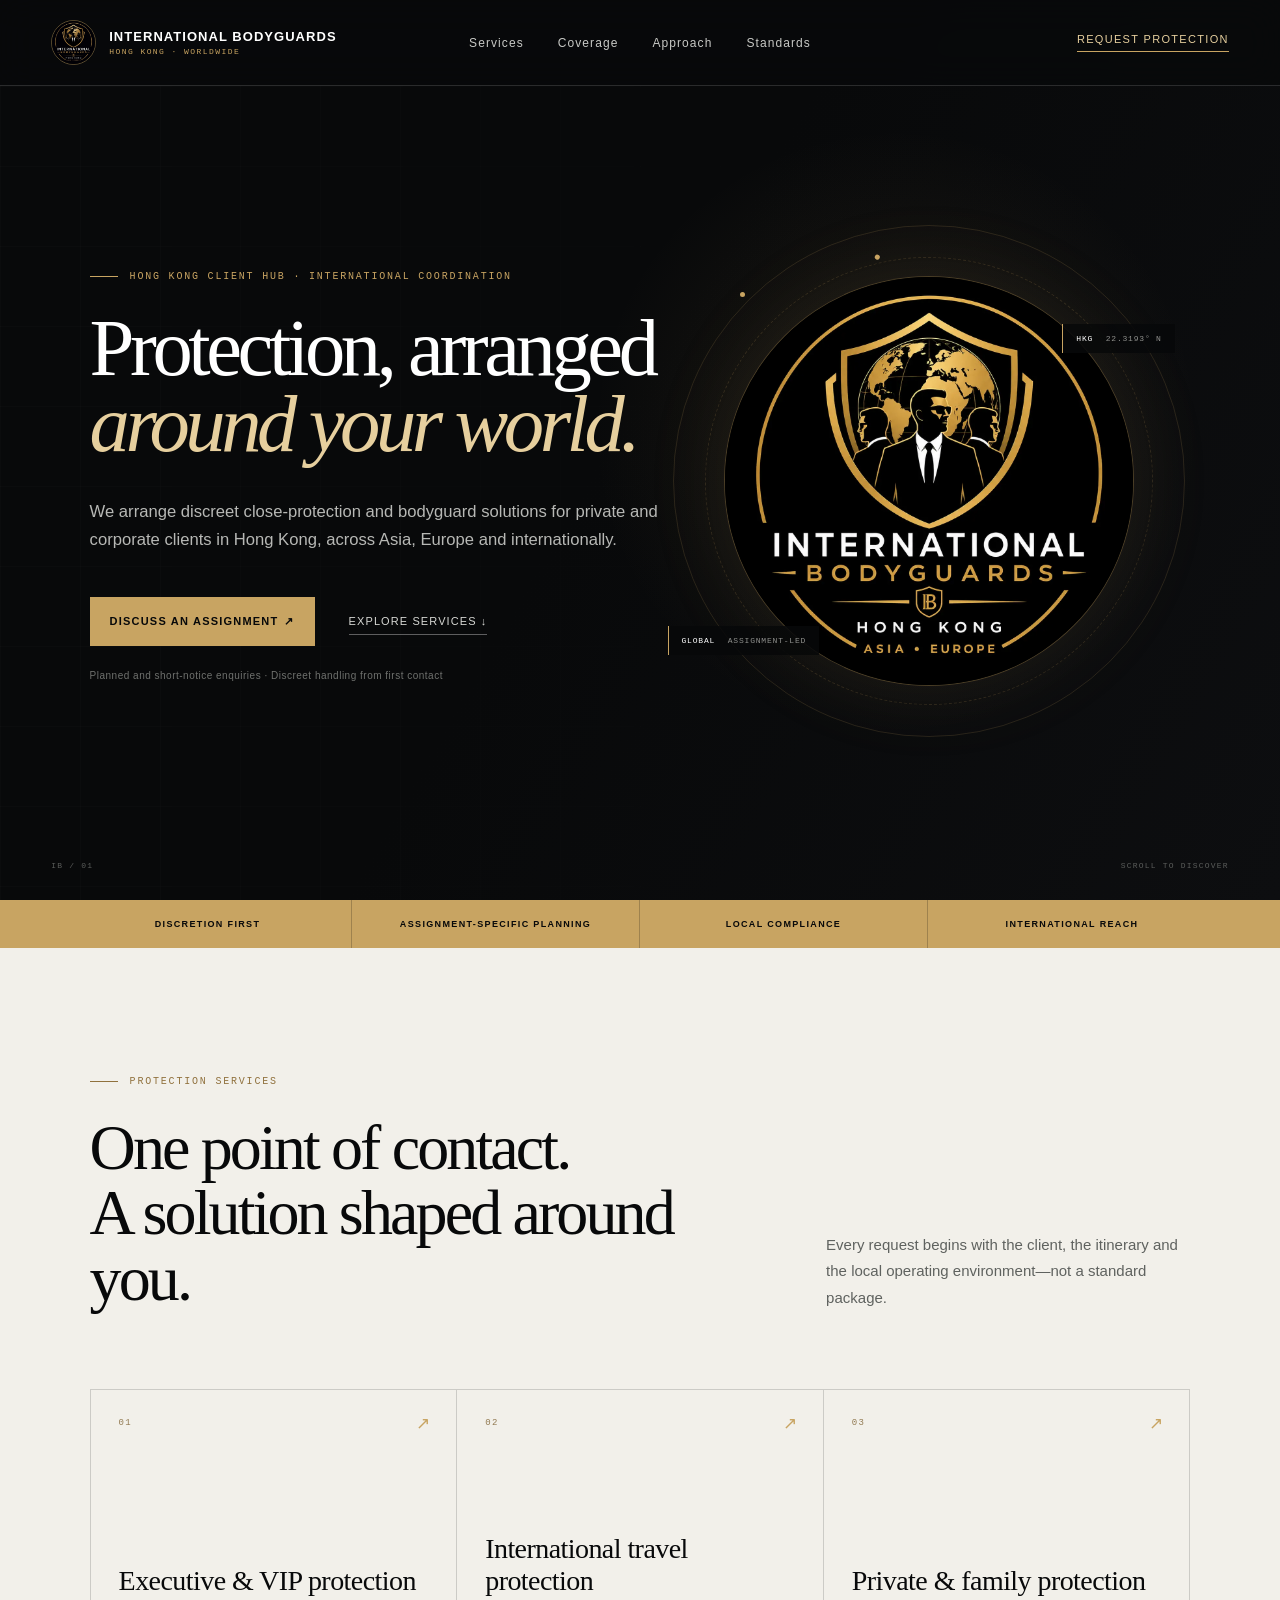
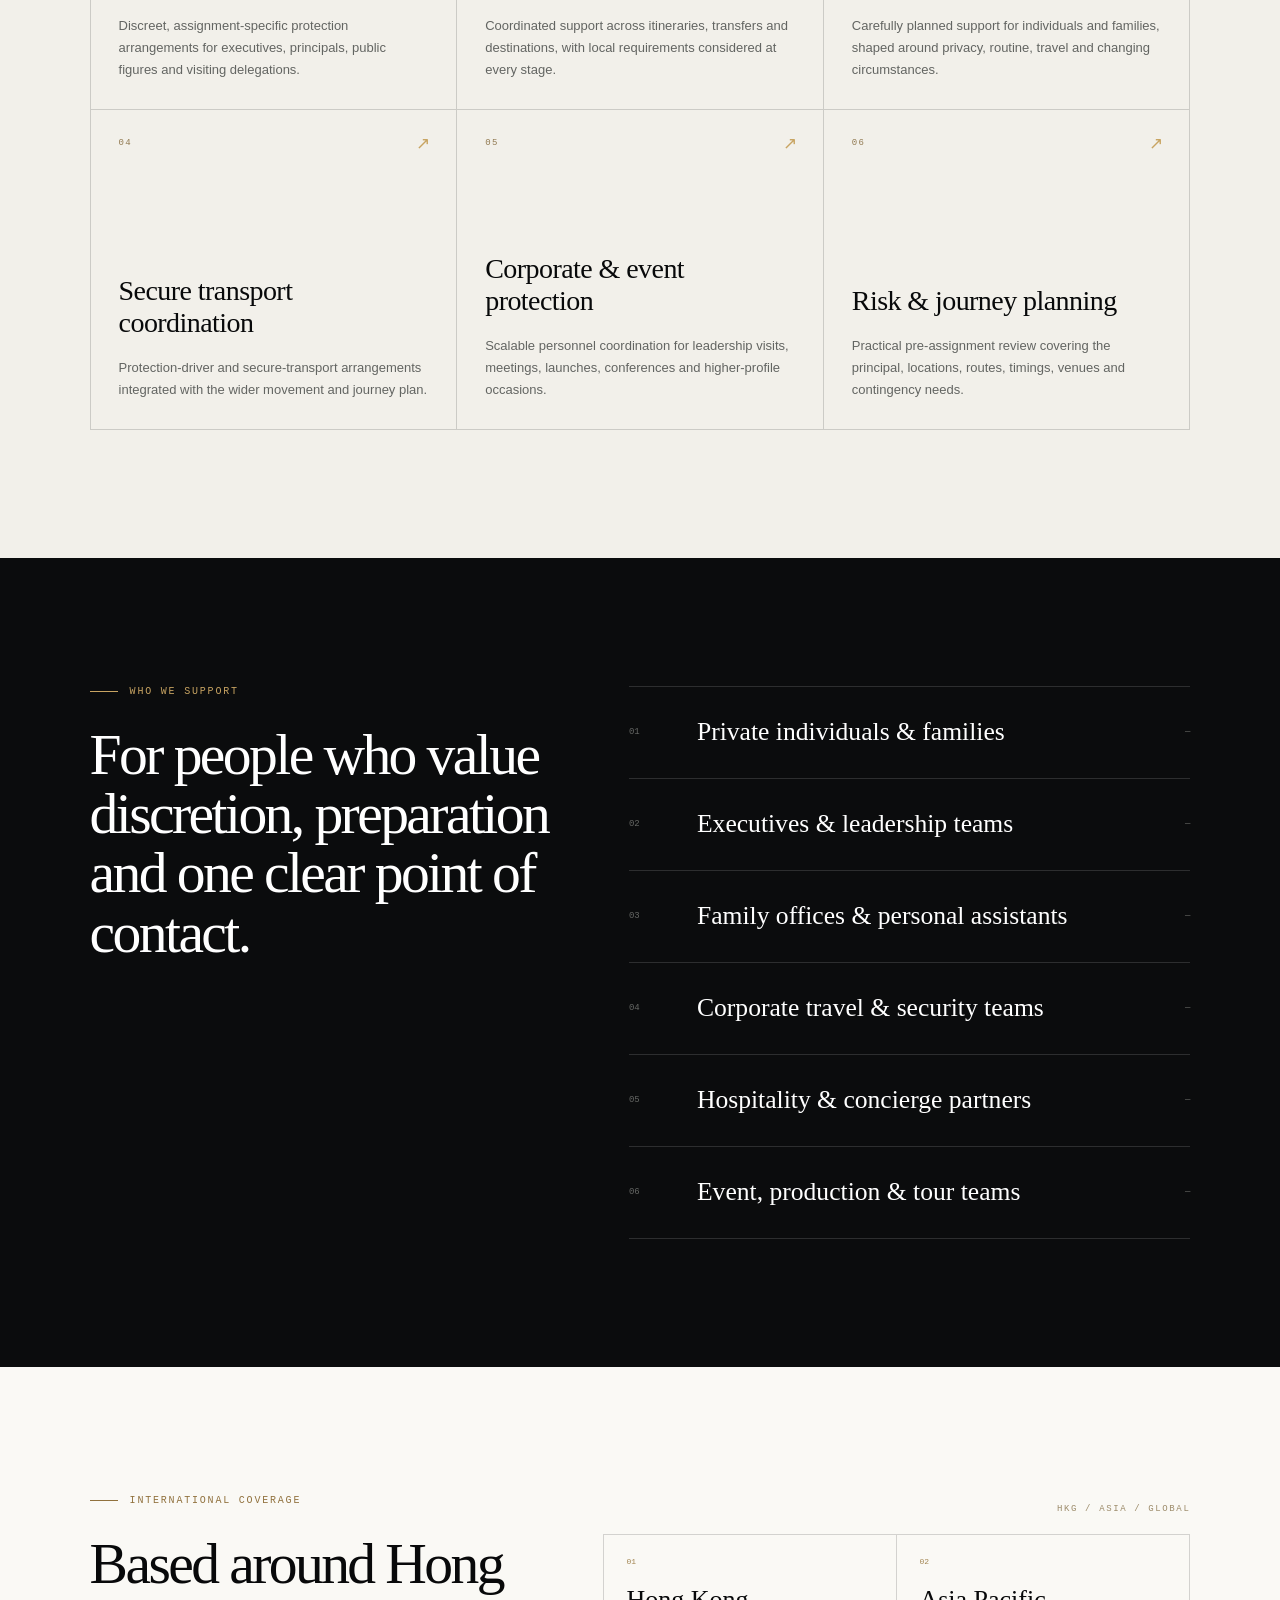
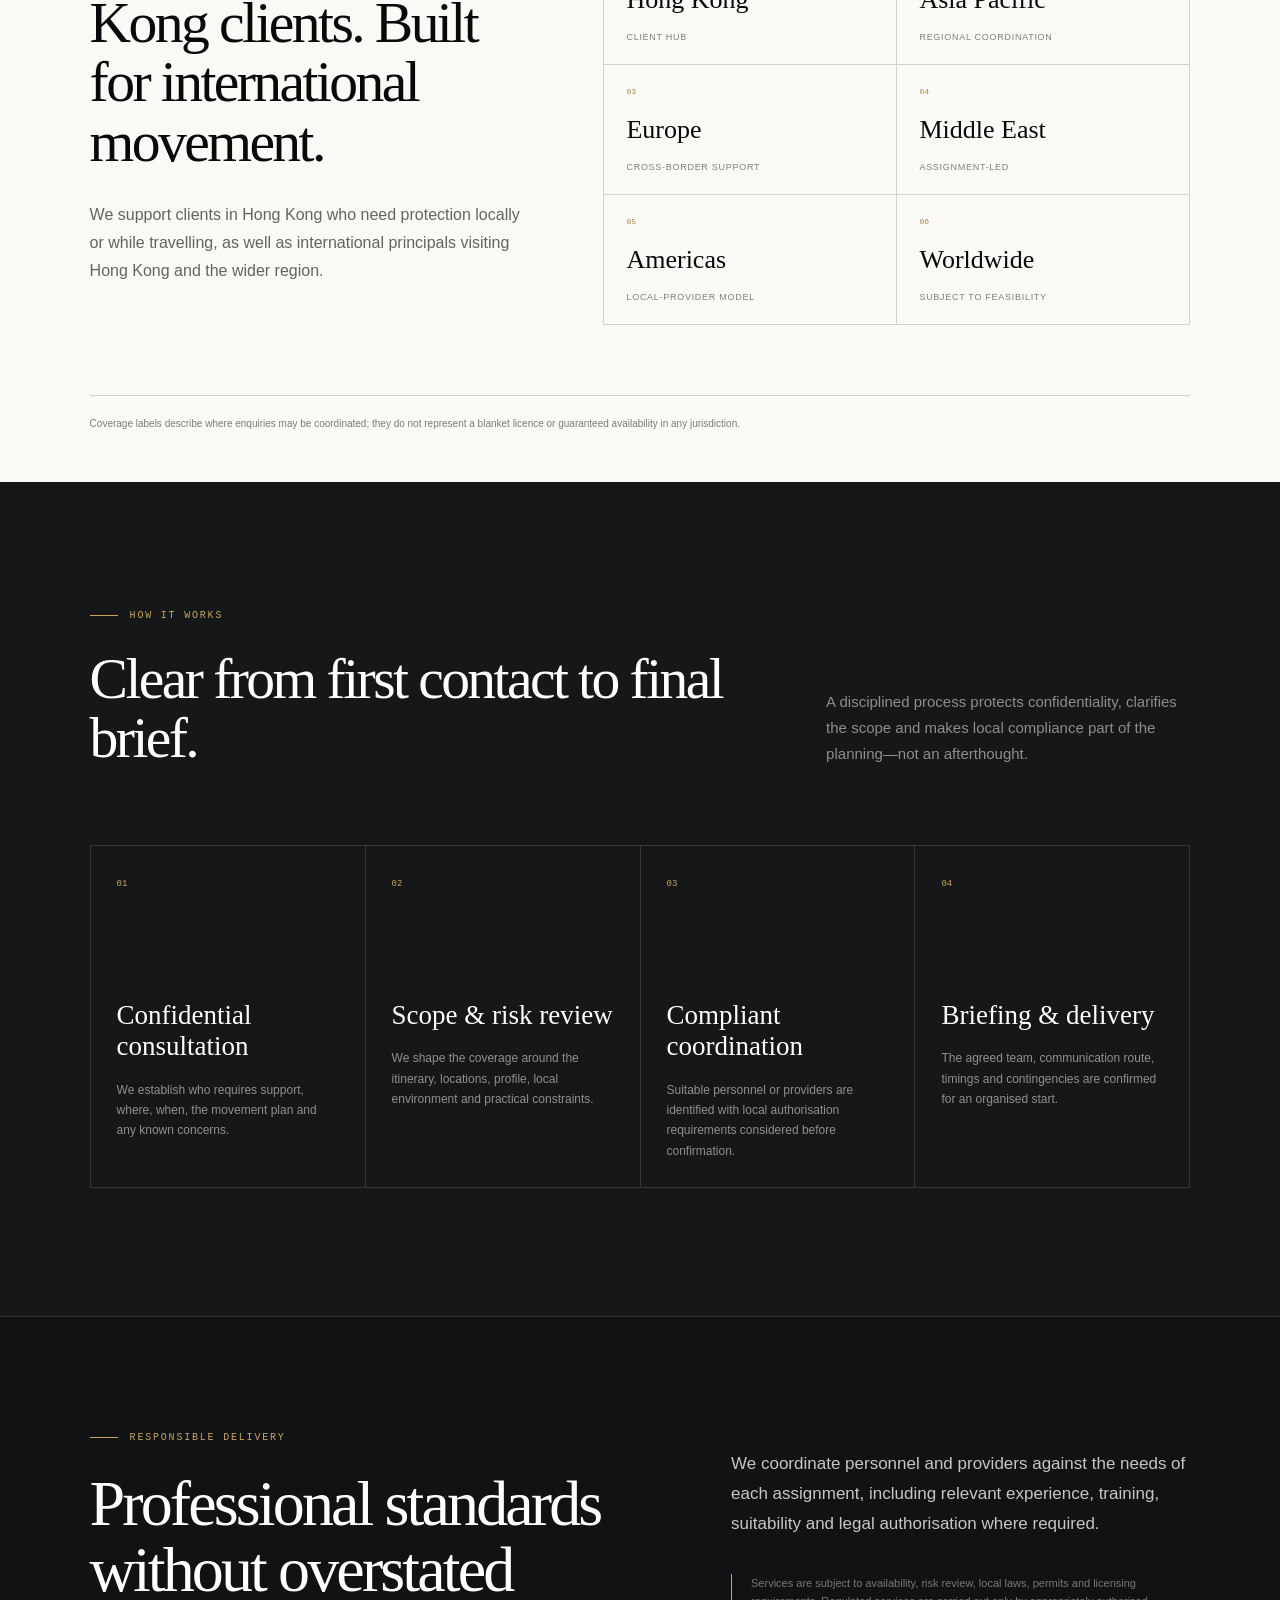
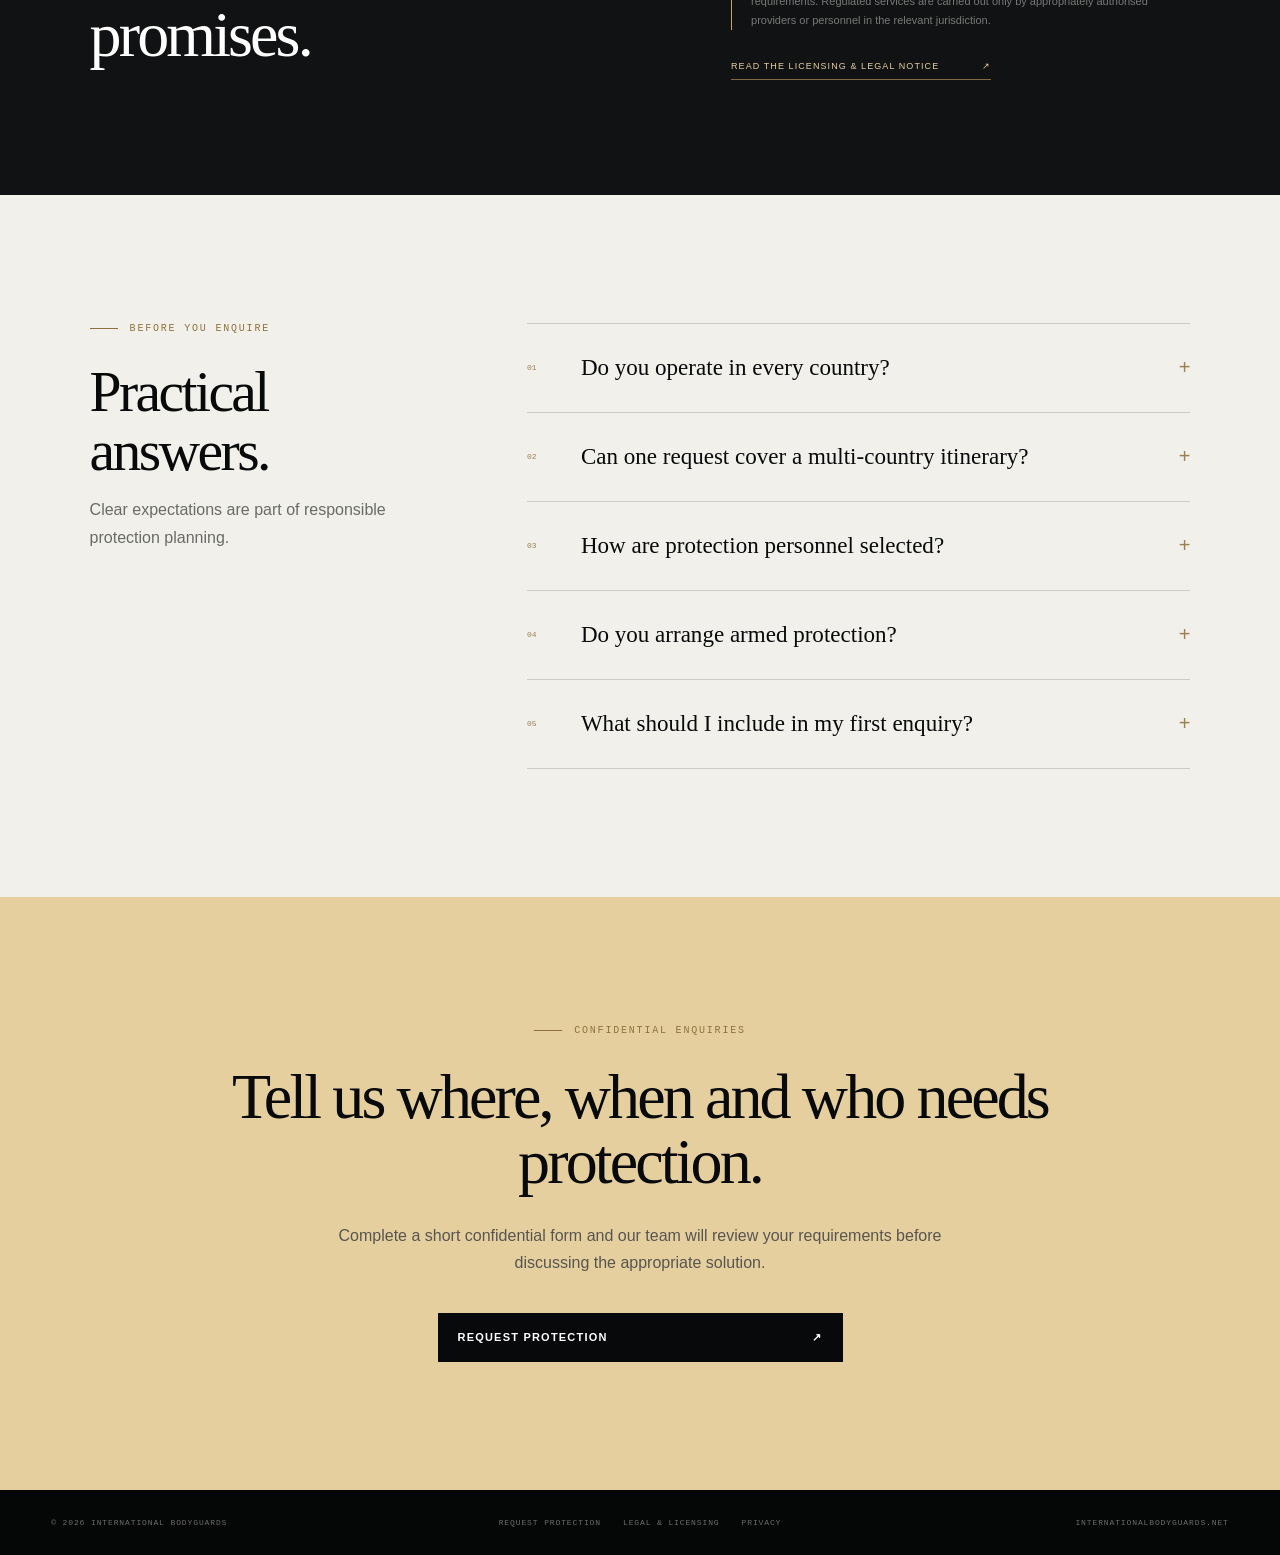
==== index.html @ 79f81a4c "Publish hosting-ready International Bodyguards website" ====
<!doctype html>
<html lang="en">
<head>
  <meta charset="utf-8">
  <meta name="viewport" content="width=device-width, initial-scale=1">
  <title>International Bodyguards | Hong Kong & Worldwide Protection</title>
  <meta name="description" content="Discreet bodyguard, close-protection, secure travel and executive protection coordination for Hong Kong and international clients.">
  <meta name="keywords" content="international bodyguards, bodyguards Hong Kong, close protection Hong Kong, executive protection, international travel protection">
  <meta property="og:title" content="International Bodyguards">
  <meta property="og:description" content="Protection, arranged around your world.">
  <meta property="og:type" content="website">
  <meta property="og:url" content="https://internationalbodyguards.net/">
  <meta property="og:image" content="https://internationalbodyguards.net/assets/international-bodyguards-brand.jpg">
  <link rel="canonical" href="https://internationalbodyguards.net/">
  <link rel="icon" href="/assets/favicon.svg" type="image/svg+xml">
  <link rel="stylesheet" href="/assets/style.css">
</head>
<body>
  <main>
    <header class="siteHeader">
      <a class="brand" href="#top" aria-label="International Bodyguards home">
        <img src="/assets/international-bodyguards-brand.jpg" alt="" class="brandMark">
        <span>
          <strong>International Bodyguards</strong>
          <small>Hong Kong · Worldwide</small>
        </span>
      </a>
      <nav class="desktopNav" aria-label="Primary navigation">
        <a href="#services">Services</a>
        <a href="#coverage">Coverage</a>
        <a href="#approach">Approach</a>
        <a href="#standards">Standards</a>
      </nav>
      <a class="headerCta" href="/request-protection/">Request protection</a>
    </header>

    <section class="hero" id="top">
      <div class="heroGrid" aria-hidden="true"></div>
      <div class="heroCopy">
        <p class="eyebrow"><span></span> Hong Kong client hub · International coordination</p>
        <h1>Protection, arranged <em>around your world.</em></h1>
        <p class="heroIntro">
          We arrange discreet close-protection and bodyguard solutions for private and corporate clients in Hong Kong, across Asia, Europe and internationally.
        </p>
        <div class="heroActions">
          <a class="buttonPrimary" href="/request-protection/">Discuss an assignment <span aria-hidden="true">↗</span></a>
          <a class="textLink" href="#services">Explore services <span aria-hidden="true">↓</span></a>
        </div>
        <p class="microcopy">Planned and short-notice enquiries · Discreet handling from first contact</p>
      </div>

      <div class="heroVisual">
        <div class="orbit orbitOuter" aria-hidden="true"></div>
        <div class="orbit orbitInner" aria-hidden="true"></div>
        <div class="logoFrame">
          <img src="/assets/international-bodyguards-brand-crisp.webp" width="2508" height="2508" decoding="async" fetchpriority="high" alt="International Bodyguards — Hong Kong, Asia and Europe">
        </div>
        <div class="coordinate coordinateOne"><span>HKG</span> 22.3193° N</div>
        <div class="coordinate coordinateTwo"><span>GLOBAL</span> Assignment-led</div>
      </div>

      <div class="heroIndex" aria-hidden="true">
        <span>IB / 01</span>
        <span>Scroll to discover</span>
      </div>
    </section>

    <section class="trustStrip" aria-label="Service principles">
      <p>Discretion first</p>
      <p>Assignment-specific planning</p>
      <p>Local compliance</p>
      <p>International reach</p>
    </section>

    <section class="section servicesSection" id="services">
      <div class="sectionHeading">
        <div>
          <p class="eyebrow darkEyebrow"><span></span> Protection services</p>
          <h2>One point of contact.<br>A solution shaped around you.</h2>
        </div>
        <p>Every request begins with the client, the itinerary and the local operating environment—not a standard package.</p>
      </div>
      <div class="serviceGrid">
        <article class="serviceCard">
          <span class="serviceNumber">01</span>
          <div>
            <h3>Executive &amp; VIP protection</h3>
            <p>Discreet, assignment-specific protection arrangements for executives, principals, public figures and visiting delegations.</p>
          </div>
          <span class="serviceArrow" aria-hidden="true">↗</span>
        </article>
        <article class="serviceCard">
          <span class="serviceNumber">02</span>
          <div>
            <h3>International travel protection</h3>
            <p>Coordinated support across itineraries, transfers and destinations, with local requirements considered at every stage.</p>
          </div>
          <span class="serviceArrow" aria-hidden="true">↗</span>
        </article>
        <article class="serviceCard">
          <span class="serviceNumber">03</span>
          <div>
            <h3>Private &amp; family protection</h3>
            <p>Carefully planned support for individuals and families, shaped around privacy, routine, travel and changing circumstances.</p>
          </div>
          <span class="serviceArrow" aria-hidden="true">↗</span>
        </article>
        <article class="serviceCard">
          <span class="serviceNumber">04</span>
          <div>
            <h3>Secure transport coordination</h3>
            <p>Protection-driver and secure-transport arrangements integrated with the wider movement and journey plan.</p>
          </div>
          <span class="serviceArrow" aria-hidden="true">↗</span>
        </article>
        <article class="serviceCard">
          <span class="serviceNumber">05</span>
          <div>
            <h3>Corporate &amp; event protection</h3>
            <p>Scalable personnel coordination for leadership visits, meetings, launches, conferences and higher-profile occasions.</p>
          </div>
          <span class="serviceArrow" aria-hidden="true">↗</span>
        </article>
        <article class="serviceCard">
          <span class="serviceNumber">06</span>
          <div>
            <h3>Risk &amp; journey planning</h3>
            <p>Practical pre-assignment review covering the principal, locations, routes, timings, venues and contingency needs.</p>
          </div>
          <span class="serviceArrow" aria-hidden="true">↗</span>
        </article>
      </div>
    </section>

    <section class="clientSection">
      <div class="clientIntro">
        <p class="eyebrow"><span></span> Who we support</p>
        <h2>For people who value discretion, preparation and one clear point of contact.</h2>
      </div>
      <div class="clientList">
        <div class="clientRow"><span>01</span><p>Private individuals &amp; families</p><span aria-hidden="true">—</span></div>
        <div class="clientRow"><span>02</span><p>Executives &amp; leadership teams</p><span aria-hidden="true">—</span></div>
        <div class="clientRow"><span>03</span><p>Family offices &amp; personal assistants</p><span aria-hidden="true">—</span></div>
        <div class="clientRow"><span>04</span><p>Corporate travel &amp; security teams</p><span aria-hidden="true">—</span></div>
        <div class="clientRow"><span>05</span><p>Hospitality &amp; concierge partners</p><span aria-hidden="true">—</span></div>
        <div class="clientRow"><span>06</span><p>Event, production &amp; tour teams</p><span aria-hidden="true">—</span></div>
      </div>
    </section>

    <section class="coverageSection" id="coverage">
      <div class="coverageTopline">
        <p class="eyebrow darkEyebrow"><span></span> International coverage</p>
        <p class="coverageCode">HKG / ASIA / GLOBAL</p>
      </div>
      <div class="coverageContent">
        <div>
          <h2>Based around Hong Kong clients. Built for international movement.</h2>
          <p>We support clients in Hong Kong who need protection locally or while travelling, as well as international principals visiting Hong Kong and the wider region.</p>
        </div>
        <div class="regionGrid" aria-label="Regions served subject to local availability and law">
          <div><strong>01</strong><span>Hong Kong</span><small>Client hub</small></div>
          <div><strong>02</strong><span>Asia Pacific</span><small>Regional coordination</small></div>
          <div><strong>03</strong><span>Europe</span><small>Cross-border support</small></div>
          <div><strong>04</strong><span>Middle East</span><small>Assignment-led</small></div>
          <div><strong>05</strong><span>Americas</span><small>Local-provider model</small></div>
          <div><strong>06</strong><span>Worldwide</span><small>Subject to feasibility</small></div>
        </div>
      </div>
      <p class="coverageDisclaimer">Coverage labels describe where enquiries may be coordinated; they do not represent a blanket licence or guaranteed availability in any jurisdiction.</p>
    </section>

    <section class="approachSection" id="approach">
      <div class="sectionHeading approachHeading">
        <div>
          <p class="eyebrow"><span></span> How it works</p>
          <h2>Clear from first contact to final brief.</h2>
        </div>
        <p>A disciplined process protects confidentiality, clarifies the scope and makes local compliance part of the planning—not an afterthought.</p>
      </div>
      <div class="stepGrid">
        <article class="stepCard"><span>01</span><h3>Confidential consultation</h3><p>We establish who requires support, where, when, the movement plan and any known concerns.</p></article>
        <article class="stepCard"><span>02</span><h3>Scope &amp; risk review</h3><p>We shape the coverage around the itinerary, locations, profile, local environment and practical constraints.</p></article>
        <article class="stepCard"><span>03</span><h3>Compliant coordination</h3><p>Suitable personnel or providers are identified with local authorisation requirements considered before confirmation.</p></article>
        <article class="stepCard"><span>04</span><h3>Briefing &amp; delivery</h3><p>The agreed team, communication route, timings and contingencies are confirmed for an organised start.</p></article>
      </div>
    </section>

    <section class="standardsBand" id="standards">
      <div>
        <p class="eyebrow"><span></span> Responsible delivery</p>
        <h2>Professional standards without overstated promises.</h2>
      </div>
      <div class="standardsCopy">
        <p>We coordinate personnel and providers against the needs of each assignment, including relevant experience, training, suitability and legal authorisation where required.</p>
        <p class="legalNote">Services are subject to availability, risk review, local laws, permits and licensing requirements. Regulated services are carried out only by appropriately authorised providers or personnel in the relevant jurisdiction.</p>
        <a class="standardsLink" href="/legal/">Read the licensing &amp; legal notice <span aria-hidden="true">↗</span></a>
      </div>
    </section>

    <section class="faqSection" id="faq">
      <div class="faqHeading">
        <p class="eyebrow darkEyebrow"><span></span> Before you enquire</p>
        <h2>Practical answers.</h2>
        <p>Clear expectations are part of responsible protection planning.</p>
      </div>
      <div class="faqList">
        <details>
          <summary><span>01</span>Do you operate in every country?<i aria-hidden="true">+</i></summary>
          <p>We accept international enquiries and coordinate coverage based on location, availability, risk and the local legal framework. No website can responsibly promise identical services in every jurisdiction.</p>
        </details>
        <details>
          <summary><span>02</span>Can one request cover a multi-country itinerary?<i aria-hidden="true">+</i></summary>
          <p>Yes. A single itinerary can be reviewed as one assignment, while each destination is handled in line with its own laws, licensing, permits and operational conditions.</p>
        </details>
        <details>
          <summary><span>03</span>How are protection personnel selected?<i aria-hidden="true">+</i></summary>
          <p>Selection is assignment-specific. Relevant factors can include lawful eligibility, licensing where required, protection experience, training, language, presentation, driving capability, local knowledge and client fit.</p>
        </details>
        <details>
          <summary><span>04</span>Do you arrange armed protection?<i aria-hidden="true">+</i></summary>
          <p>Only where it is lawful, appropriately authorised, available and justified by the assignment assessment. Many jurisdictions restrict or prohibit armed private security, so no armed capability is assumed or guaranteed.</p>
        </details>
        <details>
          <summary><span>05</span>What should I include in my first enquiry?<i aria-hidden="true">+</i></summary>
          <p>Please include the country or cities, dates, number of principals, travel outline, preferred coverage hours and any relevant concern. Avoid sending highly sensitive personal details until a secure communication route is agreed.</p>
        </details>
      </div>
    </section>

    <section class="formSection" id="legacy-contact-form" hidden aria-hidden="true">
      <div class="formIntro">
        <p class="eyebrow"><span></span> Confidential enquiries</p>
        <h2>Request protection.</h2>
        <p>Tell us the essentials so we can understand the assignment and recommend an appropriate solution. Please do not include passport numbers, exact home addresses or detailed threat information at this stage.</p>
        <div class="formPrivacyNote">
          <span>Private by design</span>
          <p>Your information is not stored on this website. Submitting the form opens a prepared email in your device.</p>
        </div>
      </div>

      <form class="enquiryForm" id="protection-request-form">
        <fieldset>
          <legend><span>01</span> Your contact details</legend>
          <div class="formGrid">
            <label class="fullWidth"><span>Full name *</span><input type="text" name="fullName" autocomplete="name" required></label>
            <label><span>Email address *</span><input type="email" name="email" autocomplete="email" required></label>
            <label><span>Telephone or WhatsApp number</span><input type="tel" name="phone" autocomplete="tel"></label>
            <label class="fullWidth">
              <span>Preferred contact method *</span>
              <select name="preferredContact" required>
                <option value="" selected disabled>Select one</option>
                <option>Email</option><option>Telephone</option><option>WhatsApp</option>
              </select>
            </label>
          </div>
        </fieldset>

        <fieldset>
          <legend><span>02</span> Protection requirements</legend>
          <div class="formGrid">
            <label class="fullWidth">
              <span>Who requires protection? *</span>
              <select name="protectedParty" required>
                <option value="" selected disabled>Select one</option>
                <option>Myself</option><option>My family</option><option>A company executive</option><option>A private client</option><option>A VIP or public figure</option><option>A group or delegation</option><option>Other</option>
              </select>
            </label>
            <label><span>Country *</span><input type="text" name="country" autocomplete="country-name" required></label>
            <label><span>City or general location *</span><input type="text" name="city" required></label>
            <label class="fullWidth">
              <span>What type of assignment is this? *</span>
              <select name="assignmentType" id="assignment-type" required>
                <option value="" selected disabled>Select one</option>
                <option>Temporary protection</option><option>One-day assignment</option><option>Year-round protection</option><option>Ongoing protection with no confirmed end date</option><option>International travel protection</option><option>Not sure yet</option>
              </select>
            </label>
            <label data-start-date hidden><span data-start-label>Preferred start date *</span><input type="date" name="startDate"></label>
            <label data-end-date hidden><span>End date *</span><input type="date" name="endDate"></label>
            <label><span>Number of adults *</span><input type="number" name="adults" min="0" max="99" value="1" required></label>
            <label><span>Number of children</span><input type="number" name="children" min="0" max="99" value="0"></label>
          </div>

          <div class="choiceGroup">
            <p>What type of coverage do you require? Select all that apply.</p>
            <div class="choiceGrid">
              <label class="checkChoice"><input type="checkbox" name="coverage" value="Full-time personal protection"><span>Full-time personal protection</span></label>
              <label class="checkChoice"><input type="checkbox" name="coverage" value="24-hour protection"><span>24-hour protection</span></label>
              <label class="checkChoice"><input type="checkbox" name="coverage" value="Family protection"><span>Family protection</span></label>
              <label class="checkChoice"><input type="checkbox" name="coverage" value="International travel protection"><span>International travel protection</span></label>
              <label class="checkChoice"><input type="checkbox" name="coverage" value="Airport transfer or secure transport"><span>Airport transfer or secure transport</span></label>
              <label class="checkChoice"><input type="checkbox" name="coverage" value="Business meetings or corporate events"><span>Business meetings or corporate events</span></label>
              <label class="checkChoice"><input type="checkbox" name="coverage" value="Private event protection"><span>Private event protection</span></label>
              <label class="checkChoice"><input type="checkbox" name="coverage" value="Residential protection"><span>Residential protection</span></label>
              <label class="checkChoice"><input type="checkbox" name="coverage" value="Occasional or on-call protection"><span>Occasional or on-call protection</span></label>
              <label class="checkChoice"><input type="checkbox" name="coverage" value="Not sure — please recommend"><span>Not sure — please recommend</span></label>
            </div>
          </div>

          <div class="formGrid formGridSpacing">
            <label>
              <span>Expected daily coverage *</span>
              <select name="dailyCoverage" required>
                <option value="" selected disabled>Select one</option>
                <option>24 hours</option><option>Daytime coverage</option><option>Evening coverage</option><option>Specific hours</option><option>Occasional coverage</option><option>Not sure yet</option>
              </select>
            </label>
            <label><span>Specific hours, if known</span><input type="text" name="coverageHours" placeholder="For example, 08:00–20:00"></label>
            <label class="fullWidth">
              <span>How many protection officers do you expect to need? *</span>
              <select name="officerCount" required>
                <option value="" selected disabled>Select one</option>
                <option>One</option><option>Two</option><option>Three or more</option><option>Not sure — please recommend the appropriate team</option>
              </select>
            </label>
          </div>
        </fieldset>

        <fieldset>
          <legend><span>03</span> Travel and transport</legend>
          <div class="formGrid">
            <label class="fullWidth">
              <span>Will the assignment involve travel between cities or countries? *</span>
              <select name="travelRequired" id="travel-required" required>
                <option value="" selected disabled>Select one</option><option>Yes</option><option>No</option><option>Not confirmed yet</option>
              </select>
            </label>
            <label class="fullWidth" data-travel-outline hidden><span>Expected countries, cities and travel dates</span><textarea name="travelOutline" rows="4"></textarea></label>
            <label class="fullWidth">
              <span>Do you require a security-trained driver or vehicle? *</span>
              <select name="transport" required>
                <option value="" selected disabled>Select one</option>
                <option>Security driver only</option><option>Security driver and vehicle</option><option>Airport transfers</option><option>Multiple vehicles</option><option>No</option><option>Not sure yet</option>
              </select>
            </label>
          </div>
        </fieldset>

        <fieldset>
          <legend><span>04</span> Additional requirements</legend>
          <div class="formGrid">
            <label class="fullWidth">
              <span>Main reason for requesting protection *</span>
              <select name="reason" required>
                <option value="" selected disabled>Select one</option>
                <option>General personal or family safety</option><option>High-profile position</option><option>Public or media attention</option><option>Business travel</option><option>International travel</option><option>Event or appearance</option><option>Recent incident or concern</option><option>Specific known threat</option><option>Prefer to discuss privately</option>
              </select>
            </label>
            <label class="fullWidth"><span>Preferences or specialist requirements</span><textarea name="requirements" rows="4" placeholder="For example: language, local knowledge, female personnel, security driving or first-aid experience"></textarea></label>
            <label class="fullWidth">
              <span>How urgent is your request? *</span>
              <select name="urgency" required>
                <option value="" selected disabled>Select one</option><option>Required immediately</option><option>Within the next seven days</option><option>Within the next month</option><option>More than one month from now</option><option>Planning for the future</option>
              </select>
            </label>
            <label class="fullWidth"><span>Anything else we should know?</span><textarea name="notes" rows="5"></textarea></label>
          </div>
        </fieldset>

        <fieldset class="confirmationFieldset">
          <legend><span>05</span> Confirmation</legend>
          <label class="confirmationChoice"><input type="checkbox" required><span>I understand that submitting this form does not confirm or book an assignment.</span></label>
          <label class="confirmationChoice"><input type="checkbox" required><span>I understand that services are subject to assessment, availability, local laws and applicable licensing requirements.</span></label>
          <label class="confirmationChoice"><input type="checkbox" required><span>I agree to be contacted regarding this protection request.</span></label>
        </fieldset>

        <div class="formSubmitRow">
          <button type="submit" class="formSubmitButton">Request a confidential consultation <span aria-hidden="true">↗</span></button>
          <p>Or email us directly at <a href="mailto:enquiries@internationalbodyguards.net">enquiries@internationalbodyguards.net</a></p>
        </div>
        <p class="formStatus" id="form-status" role="status" hidden>Your email application should now open with the enquiry details prepared.</p>
      </form>
    </section>

    <section class="contactPreview" id="contact">
      <p class="eyebrow darkEyebrow"><span></span> Confidential enquiries</p>
      <h2>Tell us where, when and who needs protection.</h2>
      <p>Complete a short confidential form and our team will review your requirements before discussing the appropriate solution.</p>
      <a class="buttonDark" href="/request-protection/">Request protection <span aria-hidden="true">↗</span></a>
    </section>

    <footer class="siteFooter">
      <p>© 2026 International Bodyguards</p>
      <nav aria-label="Legal navigation">
        <a href="/request-protection/">Request protection</a>
        <a href="/legal/">Legal &amp; licensing</a>
        <a href="/privacy/">Privacy</a>
      </nav>
      <p>internationalbodyguards.net</p>
    </footer>
  </main>
</body>
</html>
---- assets/style.css ----
:root {
  --font-geist-sans: Arial, Helvetica, sans-serif;
  --font-geist-mono: "Courier New", Courier, monospace;
  --ink: #08090a;
  --ink-soft: #111214;
  --paper: #f2f0ea;
  --paper-light: #faf9f5;
  --gold: #c8a462;
  --gold-light: #e6cf9e;
  --muted: #8f918f;
  --line-dark: rgba(255, 255, 255, 0.14);
  --line-light: rgba(8, 9, 10, 0.16);
}

* {
  box-sizing: border-box;
}

[hidden] {
  display: none !important;
}

html {
  scroll-behavior: smooth;
}

body {
  margin: 0;
  background: var(--ink);
  color: white;
  font-family: var(--font-geist-sans), Arial, sans-serif;
}

a {
  color: inherit;
  text-decoration: none;
}

button,
a {
  -webkit-tap-highlight-color: transparent;
}

.siteHeader {
  align-items: center;
  background: rgba(8, 9, 10, 0.9);
  backdrop-filter: blur(18px);
  border-bottom: 1px solid var(--line-dark);
  display: grid;
  grid-template-columns: 1fr auto 1fr;
  height: 86px;
  left: 0;
  padding: 0 clamp(24px, 4vw, 72px);
  position: fixed;
  right: 0;
  top: 0;
  z-index: 50;
}

.brand {
  align-items: center;
  display: inline-flex;
  gap: 13px;
  justify-self: start;
}

.brandMark {
  border: 1px solid rgba(200, 164, 98, 0.42);
  border-radius: 50%;
  height: 45px;
  object-fit: cover;
  width: 45px;
}

.brand span {
  display: flex;
  flex-direction: column;
  gap: 3px;
}

.brand strong {
  font-size: 13px;
  font-weight: 600;
  letter-spacing: 0.08em;
  text-transform: uppercase;
}

.brand small {
  color: var(--gold);
  font-family: var(--font-geist-mono), monospace;
  font-size: 8px;
  letter-spacing: 0.18em;
  text-transform: uppercase;
}

.desktopNav {
  display: flex;
  gap: 34px;
}

.desktopNav a {
  color: #c8c9c6;
  font-size: 12px;
  letter-spacing: 0.09em;
  transition: color 180ms ease;
}

.desktopNav a:hover,
.desktopNav a:focus-visible {
  color: white;
}

.headerCta {
  border-bottom: 1px solid var(--gold);
  color: var(--gold-light);
  font-size: 11px;
  justify-self: end;
  letter-spacing: 0.12em;
  padding-bottom: 6px;
  text-transform: uppercase;
}

.hero {
  align-items: center;
  background:
    radial-gradient(circle at 70% 48%, rgba(200, 164, 98, 0.11), transparent 30%),
    linear-gradient(120deg, #08090a 48%, #0d0e10 100%);
  display: grid;
  grid-template-columns: minmax(0, 1.05fr) minmax(380px, 0.95fr);
  min-height: 100svh;
  overflow: hidden;
  padding: 140px clamp(24px, 7vw, 124px) 78px;
  position: relative;
}

.heroGrid {
  background-image:
    linear-gradient(rgba(255, 255, 255, 0.032) 1px, transparent 1px),
    linear-gradient(90deg, rgba(255, 255, 255, 0.032) 1px, transparent 1px);
  background-size: 80px 80px;
  inset: 86px 0 0;
  mask-image: linear-gradient(90deg, black, transparent 72%);
  opacity: 0.45;
  position: absolute;
}

.heroCopy,
.heroVisual {
  position: relative;
  z-index: 2;
}

.heroCopy {
  max-width: 770px;
}

.eyebrow {
  align-items: center;
  color: var(--gold);
  display: flex;
  font-family: var(--font-geist-mono), monospace;
  font-size: 10px;
  letter-spacing: 0.18em;
  margin: 0 0 28px;
  text-transform: uppercase;
}

.eyebrow span {
  background: var(--gold);
  height: 1px;
  margin-right: 12px;
  width: 28px;
}

.hero h1 {
  font-family: Georgia, "Times New Roman", serif;
  font-size: clamp(58px, 6.3vw, 108px);
  font-weight: 400;
  letter-spacing: -0.055em;
  line-height: 0.94;
  margin: 0;
  max-width: 850px;
}

.hero h1 em {
  color: var(--gold-light);
  display: block;
  font-weight: 400;
}

.heroIntro {
  color: #b7b8b5;
  font-size: clamp(16px, 1.3vw, 20px);
  line-height: 1.7;
  margin: 36px 0 0;
  max-width: 650px;
}

.heroActions {
  align-items: center;
  display: flex;
  gap: 34px;
  margin-top: 42px;
}

.buttonPrimary,
.buttonDark {
  align-items: center;
  background: var(--gold);
  color: var(--ink);
  display: inline-flex;
  font-size: 11px;
  font-weight: 650;
  justify-content: space-between;
  letter-spacing: 0.11em;
  min-width: 225px;
  padding: 18px 20px;
  text-transform: uppercase;
  transition: background 180ms ease, transform 180ms ease;
}

.buttonPrimary:hover,
.buttonPrimary:focus-visible {
  background: var(--gold-light);
  transform: translateY(-2px);
}

.textLink {
  border-bottom: 1px solid rgba(255,255,255,0.35);
  color: #d7d8d4;
  font-size: 11px;
  letter-spacing: 0.1em;
  padding: 7px 0;
  text-transform: uppercase;
}

.microcopy {
  color: #6f716e;
  font-size: 10px;
  letter-spacing: 0.05em;
  margin-top: 24px;
}

.heroVisual {
  align-items: center;
  display: flex;
  justify-content: center;
  min-height: 560px;
}

.logoFrame {
  background: #030405;
  border: 1px solid rgba(200, 164, 98, 0.36);
  border-radius: 50%;
  box-shadow: 0 0 90px rgba(200, 164, 98, 0.09);
  height: min(32vw, 500px);
  min-height: 360px;
  min-width: 360px;
  overflow: hidden;
  position: relative;
  width: min(32vw, 500px);
  z-index: 2;
}

.logoFrame img {
  display: block;
  height: 100%;
  image-rendering: -webkit-optimize-contrast;
  object-fit: cover;
  object-position: center;
  width: 100%;
}

.orbit {
  border: 1px solid rgba(200, 164, 98, 0.16);
  border-radius: 50%;
  position: absolute;
}

.orbit::after {
  background: var(--gold);
  border-radius: 50%;
  content: "";
  height: 5px;
  left: 13%;
  position: absolute;
  top: 13%;
  width: 5px;
}

.orbitOuter {
  height: min(40vw, 640px);
  width: min(40vw, 640px);
}

.orbitInner {
  border-style: dashed;
  height: min(35vw, 560px);
  transform: rotate(32deg);
  width: min(35vw, 560px);
}

.coordinate {
  background: rgba(8, 9, 10, 0.86);
  border-left: 1px solid var(--gold);
  color: #90918e;
  font-family: var(--font-geist-mono), monospace;
  font-size: 8px;
  letter-spacing: 0.1em;
  padding: 10px 13px;
  position: absolute;
  text-transform: uppercase;
  z-index: 3;
}

.coordinate span {
  color: white;
  margin-right: 7px;
}

.coordinateOne {
  right: 3%;
  top: 22%;
}

.coordinateTwo {
  bottom: 19%;
  left: 0;
}

.heroIndex {
  bottom: 30px;
  color: #5b5d5b;
  display: flex;
  font-family: var(--font-geist-mono), monospace;
  font-size: 8px;
  justify-content: space-between;
  left: clamp(24px, 4vw, 72px);
  letter-spacing: 0.15em;
  position: absolute;
  right: clamp(24px, 4vw, 72px);
  text-transform: uppercase;
  z-index: 3;
}

.trustStrip {
  background: var(--gold);
  color: var(--ink);
  display: grid;
  grid-template-columns: repeat(4, 1fr);
  padding: 0 clamp(24px, 5vw, 88px);
}

.trustStrip p {
  border-right: 1px solid rgba(8, 9, 10, 0.22);
  font-size: 9px;
  font-weight: 650;
  letter-spacing: 0.15em;
  margin: 0;
  padding: 19px 25px;
  text-align: center;
  text-transform: uppercase;
}

.trustStrip p:last-child {
  border-right: 0;
}

.section {
  padding: clamp(90px, 10vw, 160px) clamp(24px, 7vw, 124px);
}

.servicesSection {
  background: var(--paper);
  color: var(--ink);
}

.sectionHeading {
  align-items: end;
  display: grid;
  gap: 60px;
  grid-template-columns: minmax(0, 1.3fr) minmax(280px, 0.7fr);
  margin-bottom: 78px;
}

.darkEyebrow {
  color: #90713d;
}

.darkEyebrow span {
  background: #90713d;
}

.sectionHeading h2,
.standardsBand h2,
.contactPreview h2 {
  font-family: Georgia, "Times New Roman", serif;
  font-size: clamp(43px, 5vw, 76px);
  font-weight: 400;
  letter-spacing: -0.045em;
  line-height: 1.02;
  margin: 0;
}

.sectionHeading > p {
  color: #5f625f;
  font-size: 15px;
  line-height: 1.75;
  margin: 0;
  max-width: 430px;
}

.serviceGrid {
  border-left: 1px solid var(--line-light);
  border-top: 1px solid var(--line-light);
  display: grid;
  grid-template-columns: repeat(3, 1fr);
}

.serviceCard {
  border-bottom: 1px solid var(--line-light);
  border-right: 1px solid var(--line-light);
  display: flex;
  flex-direction: column;
  min-height: 320px;
  padding: 28px;
  position: relative;
  transition: background 200ms ease, color 200ms ease;
}

.serviceCard:hover {
  background: var(--ink);
  color: white;
}

.serviceNumber {
  color: #927a52;
  font-family: var(--font-geist-mono), monospace;
  font-size: 9px;
  letter-spacing: 0.15em;
}

.serviceCard > div {
  margin-top: auto;
}

.serviceCard h3 {
  font-family: Georgia, "Times New Roman", serif;
  font-size: 28px;
  font-weight: 400;
  letter-spacing: -0.02em;
  margin: 0 0 18px;
}

.serviceCard p {
  color: #636562;
  font-size: 13px;
  line-height: 1.7;
  margin: 0;
  max-width: 350px;
}

.serviceCard:hover p {
  color: #adaeaa;
}

.serviceArrow {
  color: var(--gold);
  font-size: 17px;
  position: absolute;
  right: 26px;
  top: 23px;
}

.clientSection {
  background: #0b0c0d;
  display: grid;
  gap: 80px;
  grid-template-columns: minmax(0, 0.9fr) minmax(420px, 1.1fr);
  padding: clamp(90px, 10vw, 160px) clamp(24px, 7vw, 124px);
}

.clientIntro {
  align-self: start;
  position: sticky;
  top: 145px;
}

.clientIntro h2,
.coverageContent h2,
.approachHeading h2,
.faqHeading h2 {
  font-family: Georgia, "Times New Roman", serif;
  font-size: clamp(43px, 4.5vw, 70px);
  font-weight: 400;
  letter-spacing: -0.045em;
  line-height: 1.03;
  margin: 0;
}

.clientList {
  border-top: 1px solid var(--line-dark);
}

.clientRow {
  align-items: center;
  border-bottom: 1px solid var(--line-dark);
  display: grid;
  gap: 20px;
  grid-template-columns: 48px 1fr auto;
  min-height: 92px;
  transition: padding 180ms ease, color 180ms ease;
}

.clientRow:hover {
  color: var(--gold-light);
  padding-left: 10px;
}

.clientRow span {
  color: #656764;
  font-family: var(--font-geist-mono), monospace;
  font-size: 9px;
}

.clientRow p {
  font-family: Georgia, "Times New Roman", serif;
  font-size: clamp(21px, 2vw, 29px);
  margin: 0;
}

.coverageSection {
  background: var(--paper-light);
  color: var(--ink);
  padding: clamp(90px, 10vw, 160px) clamp(24px, 7vw, 124px) 50px;
}

.coverageTopline {
  display: flex;
  justify-content: space-between;
}

.coverageCode {
  color: #9c8b6a;
  font-family: var(--font-geist-mono), monospace;
  font-size: 9px;
  letter-spacing: 0.18em;
}

.coverageContent {
  display: grid;
  gap: 80px;
  grid-template-columns: minmax(0, 0.85fr) minmax(520px, 1.15fr);
}

.coverageContent > div:first-child > p {
  color: #62645f;
  font-size: 16px;
  line-height: 1.75;
  margin: 30px 0 0;
  max-width: 620px;
}

.regionGrid {
  border-left: 1px solid var(--line-light);
  border-top: 1px solid var(--line-light);
  display: grid;
  grid-template-columns: repeat(2, 1fr);
}

.regionGrid > div {
  border-bottom: 1px solid var(--line-light);
  border-right: 1px solid var(--line-light);
  display: grid;
  grid-template-columns: auto 1fr;
  min-height: 130px;
  padding: 22px;
}

.regionGrid strong {
  color: #a28552;
  font-family: var(--font-geist-mono), monospace;
  font-size: 8px;
  font-weight: 400;
}

.regionGrid span {
  align-self: end;
  font-family: Georgia, "Times New Roman", serif;
  font-size: 26px;
  grid-column: 1 / -1;
}

.regionGrid small {
  align-self: end;
  color: #7d7f7a;
  font-size: 9px;
  grid-column: 1 / -1;
  letter-spacing: 0.08em;
  margin-top: 7px;
  text-transform: uppercase;
}

.coverageDisclaimer {
  border-top: 1px solid var(--line-light);
  color: #7b7c77;
  font-size: 10px;
  line-height: 1.6;
  margin: 70px 0 0;
  padding-top: 20px;
}

.approachSection {
  background: #151719;
  padding: clamp(90px, 10vw, 160px) clamp(24px, 7vw, 124px);
}

.approachHeading > p {
  color: #8d8f8c;
}

.stepGrid {
  border-left: 1px solid var(--line-dark);
  border-top: 1px solid var(--line-dark);
  display: grid;
  grid-template-columns: repeat(4, 1fr);
}

.stepCard {
  border-bottom: 1px solid var(--line-dark);
  border-right: 1px solid var(--line-dark);
  min-height: 300px;
  padding: 26px;
}

.stepCard > span {
  color: var(--gold);
  font-family: var(--font-geist-mono), monospace;
  font-size: 9px;
}

.stepCard h3 {
  font-family: Georgia, "Times New Roman", serif;
  font-size: 27px;
  font-weight: 400;
  line-height: 1.15;
  margin: 110px 0 17px;
}

.stepCard p {
  color: #8f918e;
  font-size: 12px;
  line-height: 1.7;
  margin: 0;
}

.standardsBand {
  background: var(--ink-soft);
  border-top: 1px solid var(--line-dark);
  display: grid;
  gap: 80px;
  grid-template-columns: 1.1fr 0.9fr;
  padding: clamp(85px, 9vw, 140px) clamp(24px, 7vw, 124px);
}

.standardsBand h2 {
  max-width: 760px;
}

.standardsCopy {
  align-self: end;
  max-width: 610px;
}

.standardsCopy > p:first-child {
  color: #c6c7c3;
  font-size: 17px;
  line-height: 1.75;
}

.legalNote {
  border-left: 1px solid var(--gold);
  color: #777976;
  font-size: 11px;
  line-height: 1.7;
  margin-top: 35px;
  padding-left: 19px;
}

.standardsLink {
  border-bottom: 1px solid rgba(200, 164, 98, 0.6);
  color: var(--gold-light);
  display: inline-flex;
  font-size: 9px;
  justify-content: space-between;
  letter-spacing: 0.12em;
  margin-top: 20px;
  padding-bottom: 8px;
  text-transform: uppercase;
  width: 260px;
}

.faqSection {
  background: var(--paper);
  color: var(--ink);
  display: grid;
  gap: 80px;
  grid-template-columns: minmax(280px, 0.7fr) minmax(520px, 1.3fr);
  padding: clamp(90px, 10vw, 160px) clamp(24px, 7vw, 124px);
}

.faqHeading > p:last-child {
  color: #696b67;
  line-height: 1.7;
  max-width: 360px;
}

.faqList {
  border-top: 1px solid var(--line-light);
}

.faqList details {
  border-bottom: 1px solid var(--line-light);
}

.faqList summary {
  align-items: center;
  cursor: pointer;
  display: grid;
  font-family: Georgia, "Times New Roman", serif;
  font-size: clamp(19px, 1.8vw, 26px);
  gap: 18px;
  grid-template-columns: 36px 1fr auto;
  list-style: none;
  min-height: 88px;
}

.faqList summary::-webkit-details-marker {
  display: none;
}

.faqList summary > span {
  color: #9b8052;
  font-family: var(--font-geist-mono), monospace;
  font-size: 8px;
}

.faqList summary i {
  color: #9b8052;
  font-family: Arial, sans-serif;
  font-size: 20px;
  font-style: normal;
  font-weight: 300;
  transition: transform 180ms ease;
}

.faqList details[open] summary i {
  transform: rotate(45deg);
}

.faqList details > p {
  color: #5f625e;
  font-size: 13px;
  line-height: 1.75;
  margin: 0 44px 26px 54px;
  max-width: 720px;
}

.formSection {
  align-items: start;
  background: #0b0c0d;
  display: grid;
  gap: clamp(50px, 7vw, 110px);
  grid-template-columns: minmax(280px, 0.65fr) minmax(560px, 1.35fr);
  padding: clamp(90px, 10vw, 150px) clamp(24px, 7vw, 124px);
}

.formIntro {
  position: sticky;
  top: 135px;
}

.formIntro h2 {
  font-family: Georgia, "Times New Roman", serif;
  font-size: clamp(52px, 6vw, 88px);
  font-weight: 400;
  letter-spacing: -0.05em;
  line-height: 0.96;
  margin: 0;
}

.formIntro > p:not(.eyebrow) {
  color: #a4a6a2;
  font-size: 14px;
  line-height: 1.75;
  margin: 30px 0 0;
  max-width: 470px;
}

.formPrivacyNote {
  border-left: 1px solid var(--gold);
  margin-top: 36px;
  max-width: 430px;
  padding: 3px 0 3px 18px;
}

.formPrivacyNote span {
  color: var(--gold-light);
  font-family: var(--font-geist-mono), monospace;
  font-size: 9px;
  letter-spacing: 0.12em;
  text-transform: uppercase;
}

.formPrivacyNote p {
  color: #737572;
  font-size: 11px;
  line-height: 1.65;
  margin: 8px 0 0;
}

.enquiryForm {
  background: var(--paper-light);
  color: var(--ink);
  padding: clamp(30px, 5vw, 70px);
}

.enquiryForm fieldset {
  border: 0;
  border-top: 1px solid var(--line-light);
  margin: 0;
  padding: 52px 0 65px;
}

.enquiryForm fieldset:first-child {
  border-top: 0;
  padding-top: 0;
}

.enquiryForm legend {
  font-family: Georgia, "Times New Roman", serif;
  font-size: clamp(25px, 2.3vw, 35px);
  letter-spacing: -0.025em;
  margin-bottom: 34px;
  padding: 0;
}

.enquiryForm legend > span {
  color: #967745;
  font-family: var(--font-geist-mono), monospace;
  font-size: 9px;
  letter-spacing: 0.1em;
  margin-right: 14px;
}

.formGrid {
  display: grid;
  gap: 24px;
  grid-template-columns: repeat(2, minmax(0, 1fr));
}

.formGridSpacing {
  margin-top: 28px;
}

.fullWidth {
  grid-column: 1 / -1;
}

.enquiryForm label {
  display: flex;
  flex-direction: column;
  gap: 10px;
}

.enquiryForm label > span,
.choiceGroup > p {
  color: #535650;
  font-size: 10px;
  font-weight: 650;
  letter-spacing: 0.08em;
  line-height: 1.5;
  margin: 0;
  text-transform: uppercase;
}

.enquiryForm input,
.enquiryForm select,
.enquiryForm textarea {
  background: white;
  border: 1px solid rgba(8, 9, 10, 0.2);
  border-radius: 0;
  color: var(--ink);
  font: inherit;
  font-size: 14px;
  min-height: 52px;
  outline: none;
  padding: 13px 15px;
  transition: border-color 160ms ease, box-shadow 160ms ease;
  width: 100%;
}

.enquiryForm textarea {
  line-height: 1.55;
  min-height: 120px;
  resize: vertical;
}

.enquiryForm input:focus,
.enquiryForm select:focus,
.enquiryForm textarea:focus {
  border-color: #a88549;
  box-shadow: 0 0 0 3px rgba(168, 133, 73, 0.12);
}

.enquiryForm input::placeholder,
.enquiryForm textarea::placeholder {
  color: #9a9c97;
}

.choiceGroup {
  margin-top: 30px;
}

.choiceGrid {
  border-left: 1px solid var(--line-light);
  border-top: 1px solid var(--line-light);
  display: grid;
  grid-template-columns: repeat(2, minmax(0, 1fr));
  margin-top: 15px;
}

.checkChoice {
  align-items: center;
  background: white;
  border-bottom: 1px solid var(--line-light);
  border-right: 1px solid var(--line-light);
  cursor: pointer;
  flex-direction: row !important;
  gap: 12px !important;
  min-height: 62px;
  padding: 13px 15px;
}

.checkChoice input,
.confirmationChoice input {
  accent-color: #9b7840;
  flex: 0 0 auto;
  min-height: auto;
  padding: 0;
  width: 17px;
}

.checkChoice > span {
  color: #353733 !important;
  font-size: 11px !important;
  font-weight: 500 !important;
  letter-spacing: 0 !important;
  line-height: 1.4 !important;
  text-transform: none !important;
}

.confirmationFieldset {
  padding-bottom: 45px !important;
}

.confirmationChoice {
  align-items: flex-start;
  border-bottom: 1px solid var(--line-light);
  flex-direction: row !important;
  gap: 13px !important;
  padding: 15px 0;
}

.confirmationChoice > span {
  color: #535651 !important;
  font-size: 12px !important;
  font-weight: 400 !important;
  letter-spacing: 0 !important;
  line-height: 1.55 !important;
  text-transform: none !important;
}

.formSubmitRow {
  align-items: center;
  display: flex;
  gap: 24px;
  justify-content: space-between;
}

.formSubmitButton {
  align-items: center;
  background: var(--ink);
  border: 0;
  color: white;
  cursor: pointer;
  display: inline-flex;
  font-size: 10px;
  font-weight: 650;
  justify-content: space-between;
  letter-spacing: 0.1em;
  min-height: 58px;
  padding: 15px 19px;
  text-transform: uppercase;
  transition: background 180ms ease, transform 180ms ease;
  width: min(100%, 390px);
}

.formSubmitButton:hover,
.formSubmitButton:focus-visible {
  background: #292b2b;
  transform: translateY(-2px);
}

.formSubmitRow > p {
  color: #7b7d78;
  font-size: 10px;
  line-height: 1.6;
  margin: 0;
  max-width: 240px;
}

.formSubmitRow a {
  border-bottom: 1px solid #9b7840;
  color: #6f511f;
}

.formStatus {
  background: #e7e0d2;
  border-left: 2px solid #9b7840;
  color: #4f504c;
  font-size: 12px;
  line-height: 1.6;
  margin: 24px 0 0;
  padding: 14px 16px;
}

.contactPreview {
  background: var(--gold-light);
  color: var(--ink);
  padding: clamp(85px, 10vw, 150px) clamp(24px, 7vw, 124px);
  text-align: center;
}

.contactPreview .eyebrow {
  justify-content: center;
}

.contactPreview h2 {
  margin: auto;
  max-width: 900px;
}

.contactPreview > p:not(.eyebrow) {
  color: #57554f;
  line-height: 1.7;
  margin: 28px auto 36px;
  max-width: 680px;
}

.buttonDark {
  background: var(--ink);
  color: white;
  min-width: min(100%, 405px);
}

.buttonDark:hover,
.buttonDark:focus-visible {
  background: #292a2a;
  transform: translateY(-2px);
}

.contactActions {
  align-items: center;
  display: flex;
  flex-direction: column;
  gap: 20px;
}

.emailLink {
  border-bottom: 1px solid rgba(8, 9, 10, 0.4);
  font-family: var(--font-geist-mono), monospace;
  font-size: 10px;
  letter-spacing: 0.06em;
  padding-bottom: 5px;
}

.contactGuide {
  border-left: 1px solid rgba(8, 9, 10, 0.22);
  border-top: 1px solid rgba(8, 9, 10, 0.22);
  display: grid;
  grid-template-columns: repeat(4, 1fr);
  margin: 70px auto 0;
  max-width: 1000px;
}

.contactGuide > div {
  border-bottom: 1px solid rgba(8, 9, 10, 0.22);
  border-right: 1px solid rgba(8, 9, 10, 0.22);
  padding: 20px;
  text-align: left;
}

.contactGuide span {
  color: #8d6e3b;
  font-family: var(--font-geist-mono), monospace;
  font-size: 8px;
}

.contactGuide p {
  font-size: 11px;
  font-weight: 600;
  letter-spacing: 0.08em;
  margin: 34px 0 0;
  text-transform: uppercase;
}

.siteFooter {
  background: #050606;
  color: #6c6e6b;
  display: grid;
  font-family: var(--font-geist-mono), monospace;
  font-size: 8px;
  grid-template-columns: repeat(3, 1fr);
  letter-spacing: 0.11em;
  padding: 28px clamp(24px, 4vw, 72px);
  text-transform: uppercase;
}

.siteFooter p {
  margin: 0;
}

.siteFooter nav {
  display: flex;
  gap: 22px;
  justify-content: center;
}

.siteFooter nav a:hover,
.siteFooter nav a:focus-visible {
  color: var(--gold-light);
}

.siteFooter p:nth-child(2) {
  text-align: center;
}

.siteFooter p:last-child {
  text-align: right;
}

.requestPage {
  background: var(--paper-light);
  color: var(--ink);
  min-height: 100vh;
}

.requestHero {
  align-items: end;
  background:
    radial-gradient(circle at 78% 35%, rgba(200, 164, 98, 0.13), transparent 28%),
    #101214;
  color: white;
  display: grid;
  gap: 50px;
  grid-template-columns: minmax(0, 1.15fr) minmax(320px, 0.85fr);
  padding: clamp(128px, 10vw, 160px) clamp(24px, 9vw, 160px) clamp(52px, 5vw, 76px);
}

.requestHero h1 {
  font-family: Georgia, "Times New Roman", serif;
  font-size: clamp(54px, 5.8vw, 86px);
  font-weight: 400;
  letter-spacing: -0.055em;
  line-height: 0.92;
  margin: 0;
}

.requestHero > p {
  color: #a5a7a3;
  font-size: 15px;
  line-height: 1.75;
  margin: 0;
  max-width: 560px;
}

.requestFormLayout {
  align-items: start;
  display: grid;
  gap: clamp(50px, 7vw, 100px);
  grid-template-columns: minmax(240px, 0.55fr) minmax(560px, 1.45fr);
  margin: auto;
  max-width: 1480px;
  padding: clamp(42px, 5vw, 70px) clamp(24px, 7vw, 110px) clamp(70px, 9vw, 130px);
}

.requestFormLayout > aside {
  position: sticky;
  top: 120px;
}

.requestFormLayout ol {
  border-top: 1px solid var(--line-light);
  list-style: none;
  margin: 0;
  padding: 0;
}

.requestFormLayout li {
  align-items: center;
  border-bottom: 1px solid var(--line-light);
  display: flex;
  font-family: Georgia, "Times New Roman", serif;
  font-size: 21px;
  gap: 14px;
  padding: 18px 0;
}

.requestFormLayout li span {
  color: #92723e;
  font-family: var(--font-geist-mono), monospace;
  font-size: 8px;
}

.requestSafetyNote {
  border-left: 1px solid #a98345;
  color: #777973;
  font-size: 11px;
  line-height: 1.7;
  margin: 32px 0 0;
  padding-left: 16px;
}

.shortEnquiryForm {
  box-shadow: 0 24px 75px rgba(8, 9, 10, 0.08);
  position: relative;
}

.shortEnquiryForm fieldset {
  padding: 46px 0 55px;
}

.hpField {
  height: 1px;
  left: -10000px;
  overflow: hidden;
  position: absolute;
  top: auto;
  width: 1px;
}

.shortConfirmation {
  margin-bottom: 28px;
}

.shortSubmitButton {
  width: 100%;
}

.formDeliveryNote {
  color: #797b76;
  font-size: 10px;
  line-height: 1.6;
  margin: 17px 0 0;
  text-align: center;
}

.formResult {
  border-left: 3px solid;
  margin-bottom: 24px;
  padding: 18px 20px;
}

.formResult strong {
  font-family: Georgia, "Times New Roman", serif;
  font-size: 22px;
  font-weight: 400;
}

.formResult p {
  font-size: 12px;
  line-height: 1.65;
  margin: 8px 0 0;
}

.formResultSuccess {
  background: #e6eee6;
  border-color: #527058;
  color: #28422e;
}

.formResultError {
  background: #f3e4e0;
  border-color: #995b4c;
  color: #65382e;
}

.legalPage {
  background: var(--paper-light);
  color: var(--ink);
  min-height: 100vh;
}

.legalHeader {
  align-items: center;
  background: var(--ink);
  color: white;
  display: flex;
  height: 86px;
  justify-content: space-between;
  padding: 0 clamp(24px, 4vw, 72px);
}

.backLink {
  border-bottom: 1px solid var(--gold);
  color: var(--gold-light);
  font-size: 9px;
  letter-spacing: 0.14em;
  padding-bottom: 6px;
  text-transform: uppercase;
}

.legalHero {
  background: #111315;
  color: white;
  padding: clamp(80px, 9vw, 135px) clamp(24px, 16vw, 280px);
}

.legalHero h1 {
  font-family: Georgia, "Times New Roman", serif;
  font-size: clamp(50px, 6vw, 90px);
  font-weight: 400;
  letter-spacing: -0.05em;
  line-height: 0.98;
  margin: 0;
}

.legalHero > p:last-child {
  color: #9fa09d;
  line-height: 1.7;
  margin: 28px 0 0;
  max-width: 730px;
}

.legalContent {
  display: grid;
  gap: 36px;
  grid-template-columns: 230px minmax(0, 760px);
  justify-content: center;
  padding: clamp(70px, 8vw, 120px) 24px;
}

.legalMeta {
  color: #8a8c87;
  font-family: var(--font-geist-mono), monospace;
  font-size: 9px;
  letter-spacing: 0.1em;
  line-height: 1.8;
  text-transform: uppercase;
}

.legalBody section {
  border-top: 1px solid var(--line-light);
  padding: 32px 0 38px;
}

.legalBody section:first-child {
  border-top: 0;
  padding-top: 0;
}

.legalBody h2 {
  font-family: Georgia, "Times New Roman", serif;
  font-size: 31px;
  font-weight: 400;
  letter-spacing: -0.02em;
  margin: 0 0 18px;
}

.legalBody p,
.legalBody li {
  color: #575a56;
  font-size: 14px;
  line-height: 1.8;
}

.legalBody ul {
  padding-left: 20px;
}

.legalBody a {
  border-bottom: 1px solid #a18350;
  color: #715424;
}

.legalCallout {
  background: #e9e3d7;
  border-left: 2px solid #a98548;
  padding: 22px 24px;
}

.legalFooter {
  background: var(--ink);
  color: #777976;
  display: flex;
  font-family: var(--font-geist-mono), monospace;
  font-size: 8px;
  justify-content: space-between;
  letter-spacing: 0.1em;
  padding: 28px clamp(24px, 4vw, 72px);
  text-transform: uppercase;
}

@media (max-width: 1050px) {
  .desktopNav {
    display: none;
  }

  .siteHeader {
    grid-template-columns: 1fr auto;
  }

  .hero {
    grid-template-columns: 1fr;
    padding-top: 170px;
  }

  .heroVisual {
    min-height: 520px;
  }

  .logoFrame {
    height: min(68vw, 500px);
    width: min(68vw, 500px);
  }

  .orbitOuter {
    height: min(82vw, 620px);
    width: min(82vw, 620px);
  }

  .orbitInner {
    height: min(74vw, 550px);
    width: min(74vw, 550px);
  }

  .heroIndex {
    display: none;
  }

  .serviceGrid {
    grid-template-columns: repeat(2, 1fr);
  }

  .coverageContent {
    grid-template-columns: 1fr;
  }

  .stepGrid {
    grid-template-columns: repeat(2, 1fr);
  }

  .faqSection {
    grid-template-columns: 0.8fr 1.2fr;
  }

  .formSection {
    grid-template-columns: 1fr;
  }

  .formIntro {
    position: static;
  }

  .requestFormLayout {
    grid-template-columns: 1fr;
  }

  .requestFormLayout > aside {
    position: static;
  }
}

@media (max-width: 720px) {
  .siteHeader {
    height: 74px;
    padding: 0 18px;
  }

  .brandMark {
    height: 40px;
    width: 40px;
  }

  .brand strong {
    font-size: 10px;
  }

  .brand small {
    font-size: 7px;
  }

  .headerCta {
    font-size: 8px;
  }

  .hero {
    min-height: auto;
    padding: 130px 22px 65px;
  }

  .hero h1 {
    font-size: clamp(48px, 15vw, 68px);
  }

  .heroIntro {
    font-size: 16px;
  }

  .heroActions {
    align-items: flex-start;
    flex-direction: column;
    gap: 18px;
  }

  .heroVisual {
    min-height: 410px;
  }

  .logoFrame {
    height: min(80vw, 350px);
    min-height: 270px;
    min-width: 270px;
    width: min(80vw, 350px);
  }

  .orbitOuter {
    height: 94vw;
    width: 94vw;
  }

  .orbitInner {
    height: 86vw;
    width: 86vw;
  }

  .coordinateOne {
    right: -5%;
  }

  .coordinateTwo {
    left: -4%;
  }

  .trustStrip {
    grid-template-columns: repeat(2, 1fr);
    padding: 0;
  }

  .trustStrip p {
    border-bottom: 1px solid rgba(8, 9, 10, 0.22);
    padding: 16px 10px;
  }

  .sectionHeading,
  .standardsBand,
  .clientSection,
  .faqSection {
    gap: 36px;
    grid-template-columns: 1fr;
  }

  .clientIntro {
    position: static;
  }

  .clientRow {
    min-height: 80px;
  }

  .coverageTopline {
    display: block;
  }

  .coverageCode {
    margin-bottom: 36px;
  }

  .coverageContent {
    gap: 50px;
  }

  .regionGrid,
  .stepGrid {
    grid-template-columns: 1fr;
  }

  .stepCard {
    min-height: 250px;
  }

  .stepCard h3 {
    margin-top: 75px;
  }

  .faqList details > p {
    margin-left: 0;
    margin-right: 0;
  }

  .contactGuide {
    grid-template-columns: repeat(2, 1fr);
  }

  .formGrid,
  .choiceGrid {
    grid-template-columns: 1fr;
  }

  .fullWidth {
    grid-column: auto;
  }

  .formSubmitRow {
    align-items: flex-start;
    flex-direction: column;
  }

  .formSubmitRow > p {
    max-width: 100%;
  }

  .sectionHeading {
    margin-bottom: 48px;
  }

  .sectionHeading h2,
  .standardsBand h2,
  .contactPreview h2 {
    font-size: clamp(39px, 12vw, 56px);
  }

  .serviceGrid {
    grid-template-columns: 1fr;
  }

  .serviceCard {
    min-height: 280px;
  }

  .siteFooter {
    gap: 12px;
    grid-template-columns: 1fr;
    line-height: 1.5;
    text-align: center;
  }

  .siteFooter p:nth-child(2),
  .siteFooter p:last-child {
    text-align: center;
  }

  .siteFooter nav {
    order: 3;
  }

  .legalHeader {
    height: 74px;
    padding: 0 18px;
  }

  .requestHero {
    align-items: start;
    gap: 28px;
    grid-template-columns: 1fr;
    padding-bottom: 42px;
    padding-top: 108px;
  }

  .requestFormLayout {
    padding-top: 32px;
    padding-left: 20px;
    padding-right: 20px;
  }

  .legalContent {
    gap: 30px;
    grid-template-columns: 1fr;
  }

  .legalMeta {
    border-bottom: 1px solid var(--line-light);
    padding-bottom: 22px;
  }

  .legalFooter {
    align-items: center;
    flex-direction: column;
    gap: 10px;
    text-align: center;
  }
}

@media (max-width: 460px) {
  .brand strong {
    max-width: 145px;
  }

  .brand small {
    display: none;
  }

  .contactGuide {
    grid-template-columns: 1fr;
  }

  .buttonDark {
    min-width: 100%;
  }
}

@media (prefers-reduced-motion: reduce) {
  html {
    scroll-behavior: auto;
  }

  * {
    transition-duration: 0.01ms !important;
  }
}
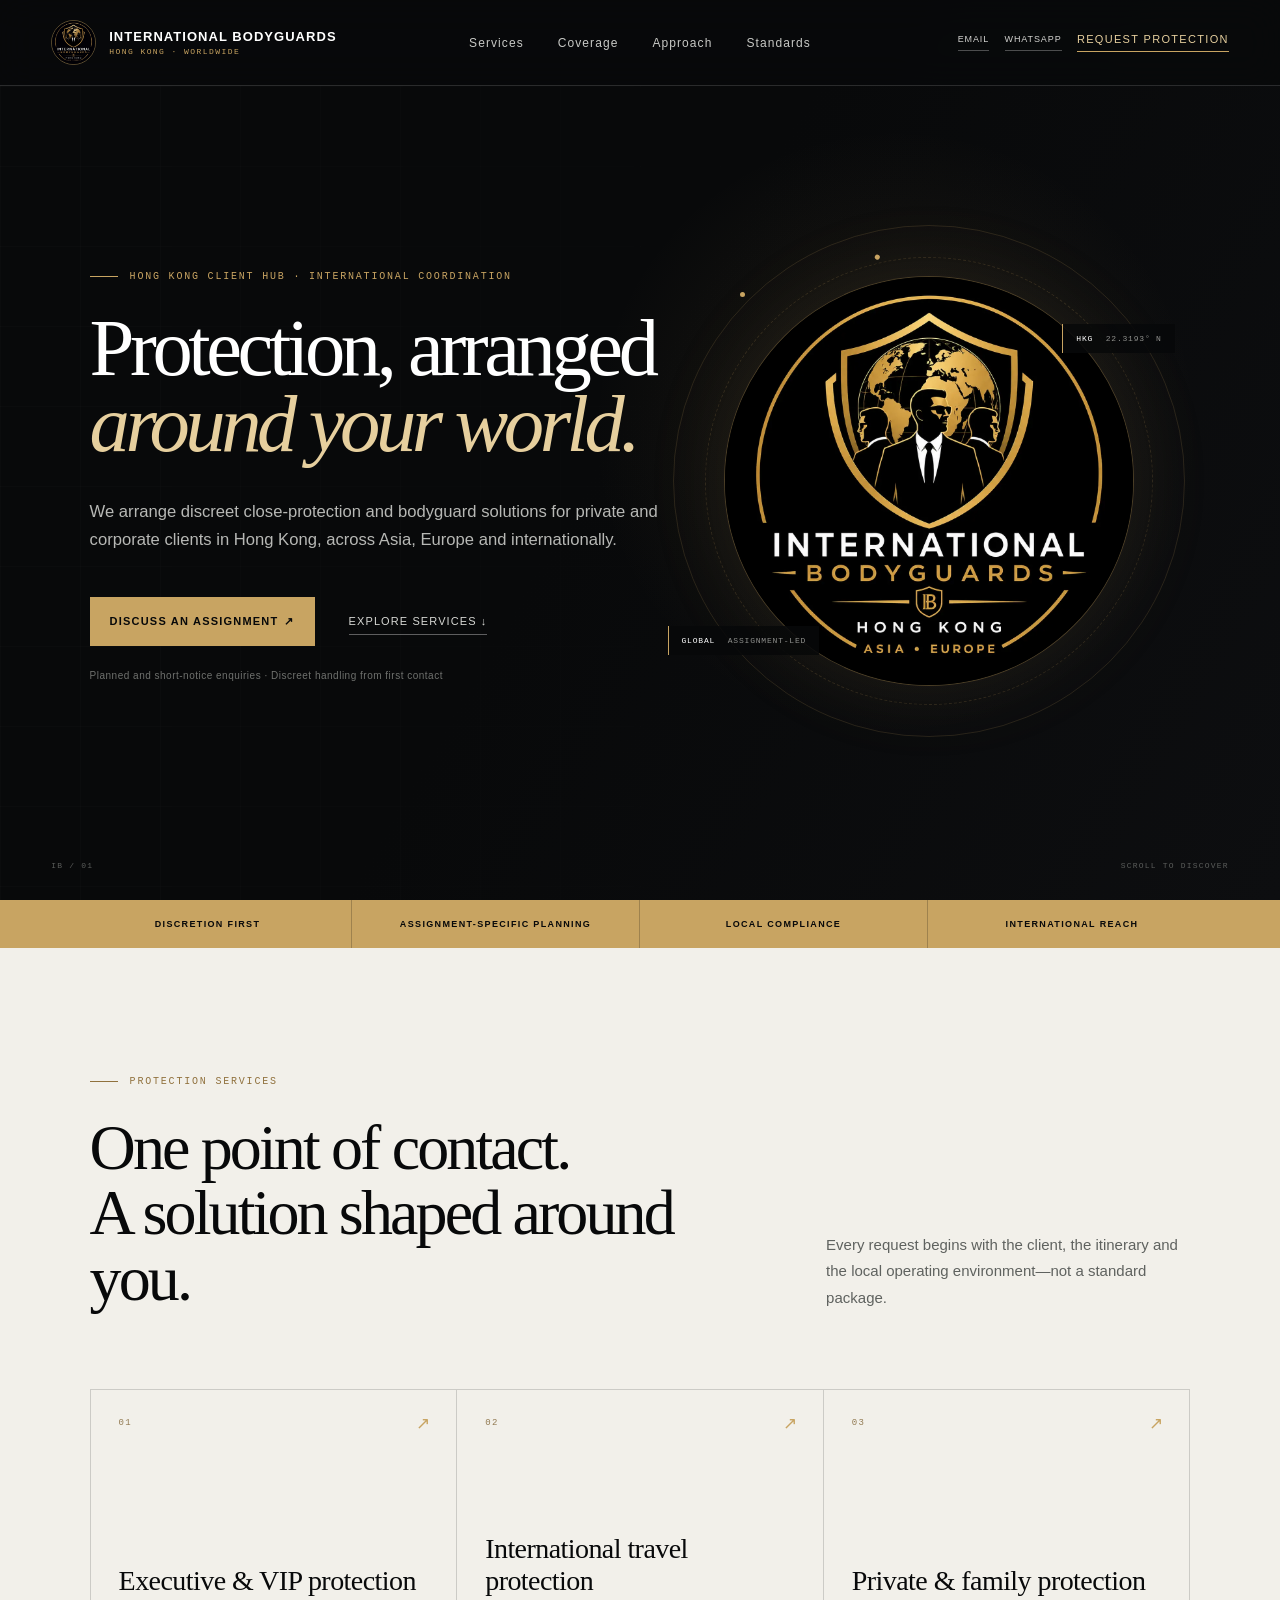
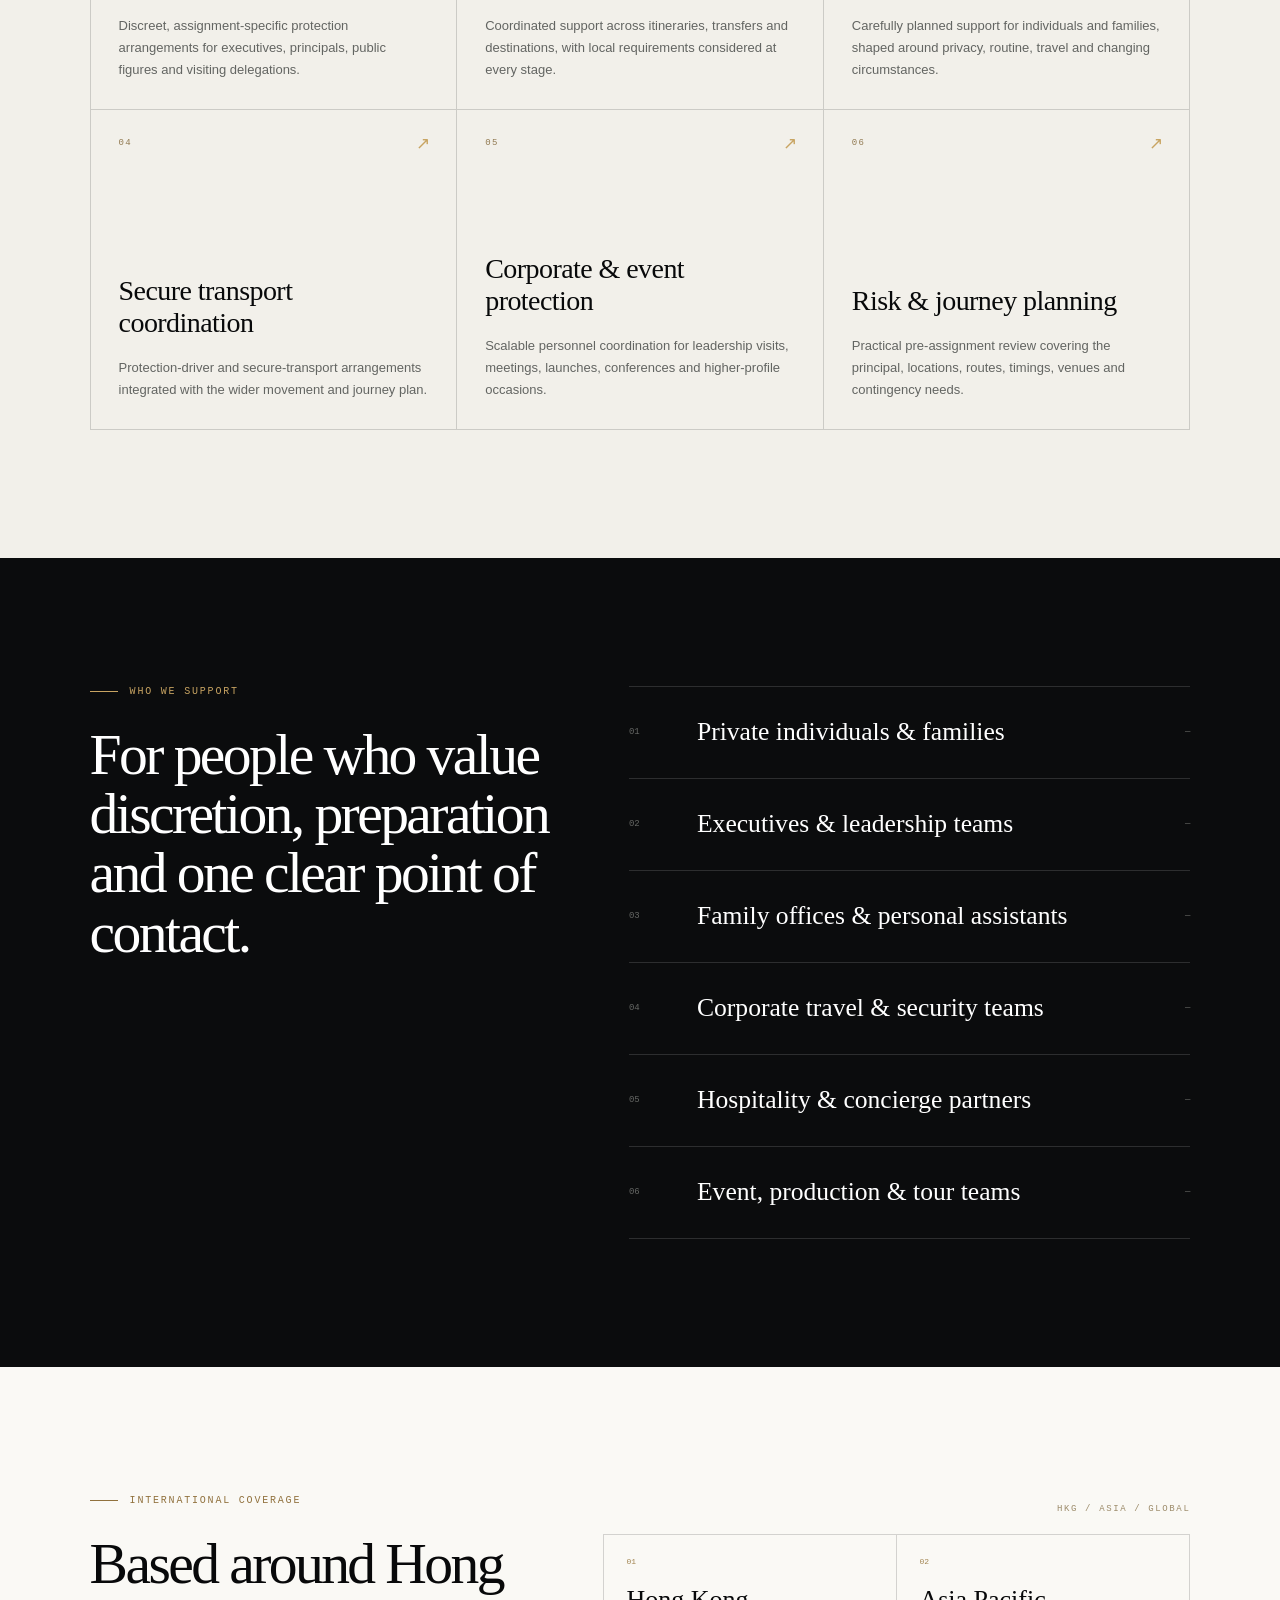
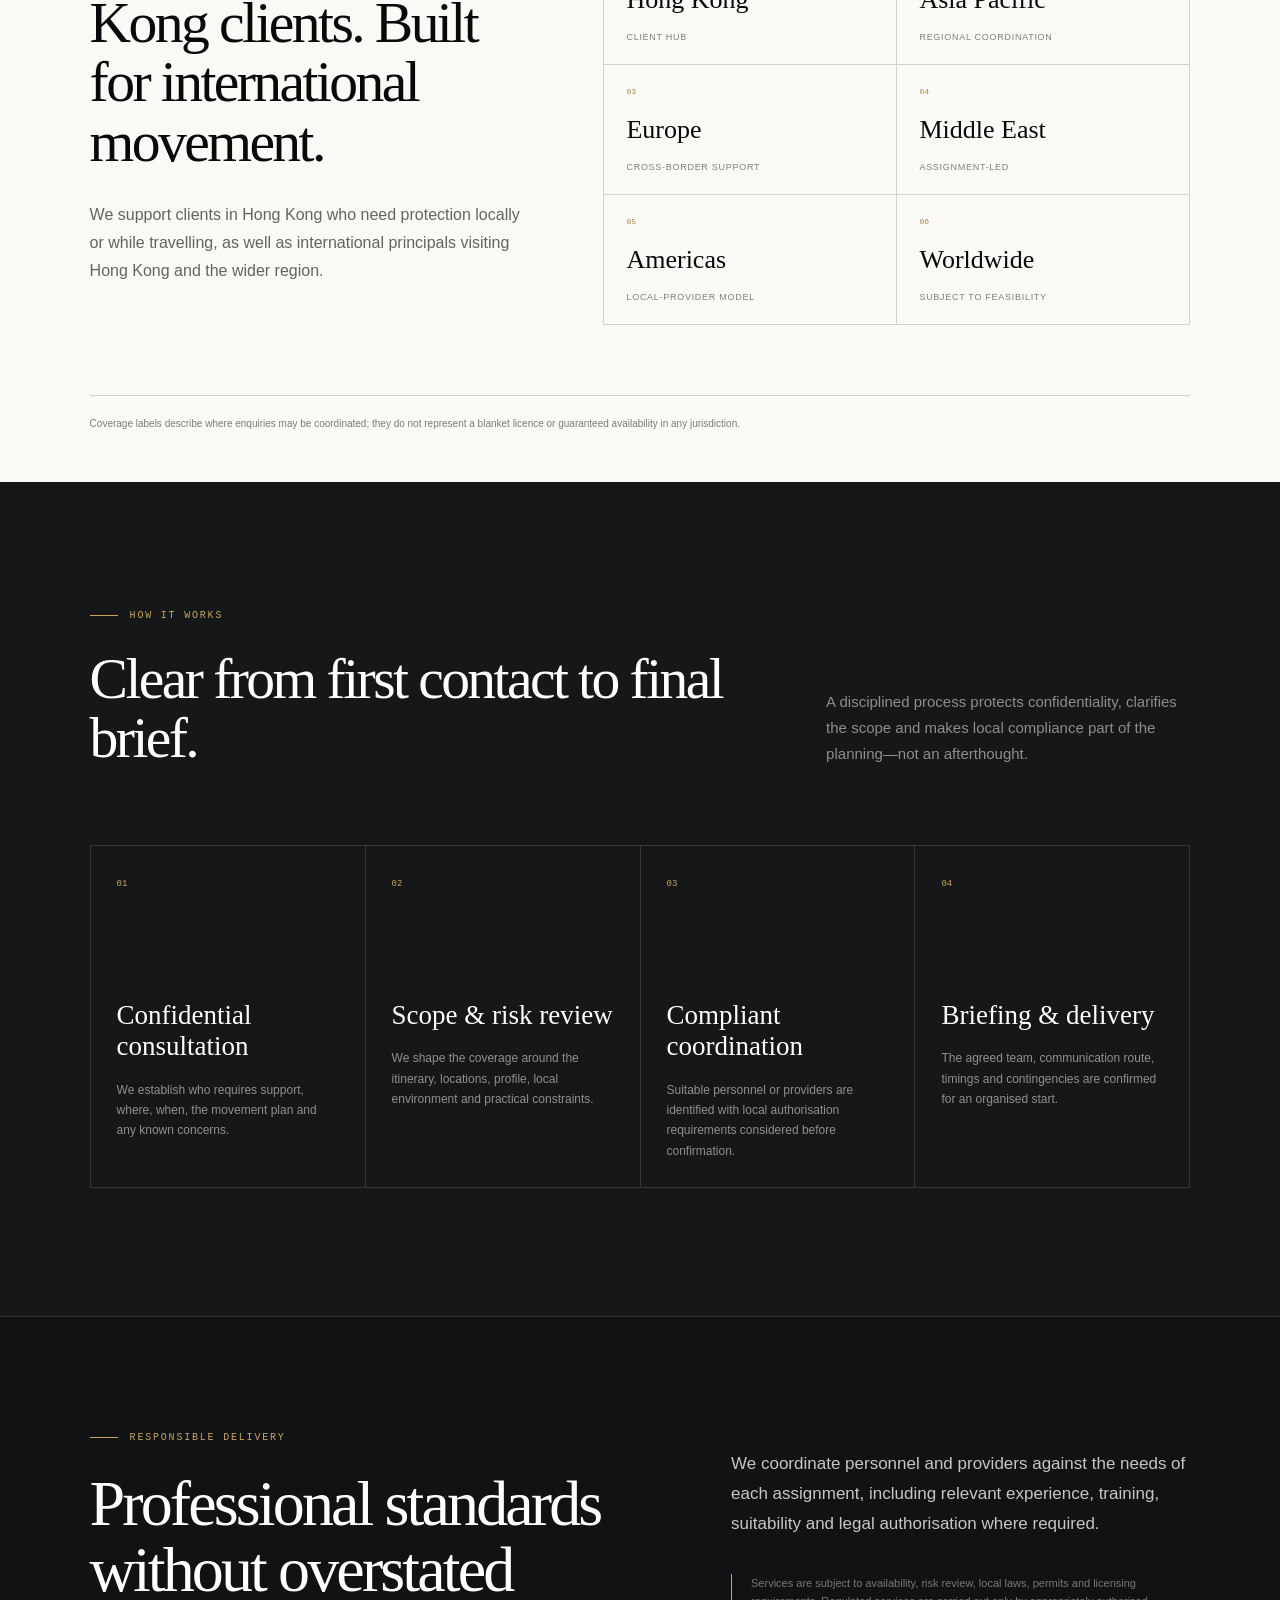
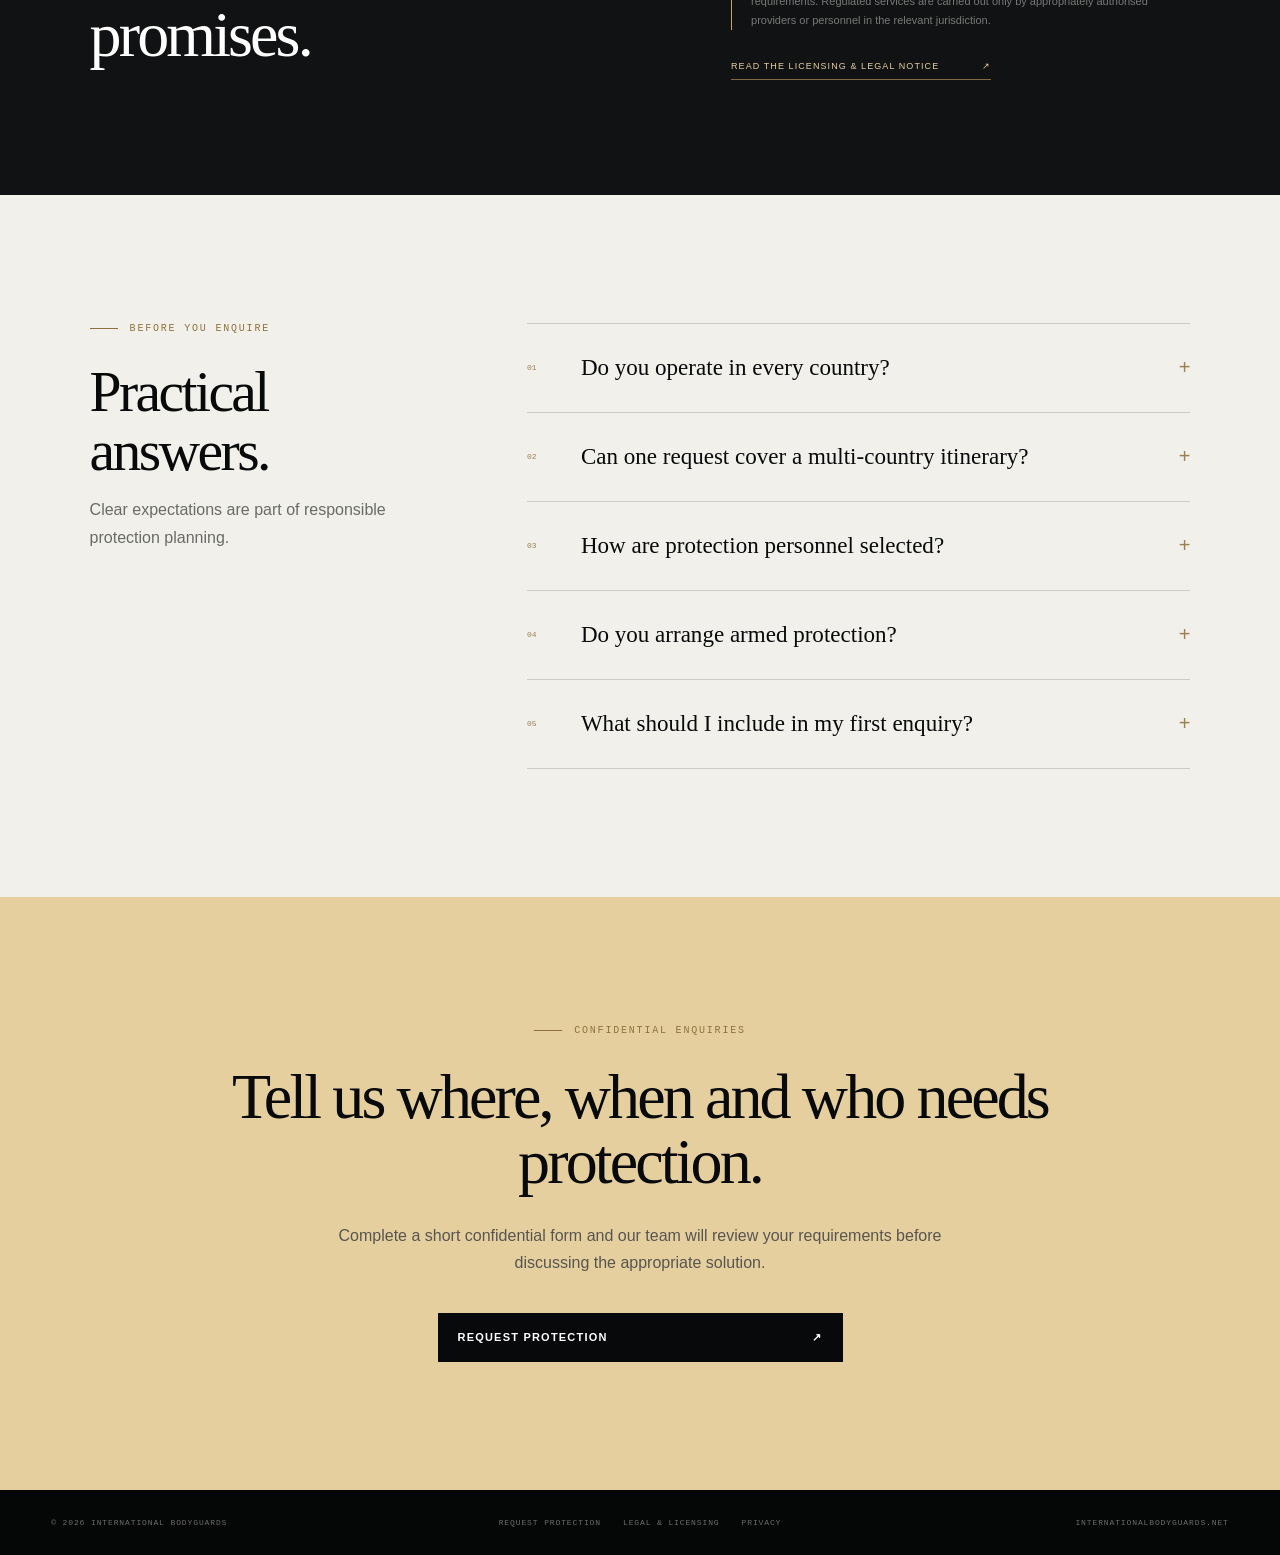
==== commit 83cfb8cf: "Add WhatsApp, email, and mobile header improvements" ====
--- a/index.html
+++ b/index.html
@@ -31,7 +31,11 @@
         <a href="#approach">Approach</a>
         <a href="#standards">Standards</a>
       </nav>
-      <a class="headerCta" href="/request-protection/">Request protection</a>
+      <div class="headerActions" aria-label="Contact options">
+        <a class="headerContact" href="mailto:enquiries@internationalbodyguards.net" aria-label="Email enquiries at International Bodyguards">Email</a>
+        <a class="headerContact" href="https://wa.me/447702298687" target="_blank" rel="noreferrer" aria-label="Contact International Bodyguards on WhatsApp">WhatsApp</a>
+        <a class="headerCta" href="/request-protection/">Request protection</a>
+      </div>
     </header>
 
     <section class="hero" id="top">
--- a/assets/style.css
+++ b/assets/style.css
@@ -46,6 +46,7 @@
   background: rgba(8, 9, 10, 0.9);
   backdrop-filter: blur(18px);
   border-bottom: 1px solid var(--line-dark);
+  color: white;
   display: grid;
   grid-template-columns: 1fr auto 1fr;
   height: 86px;
@@ -79,6 +80,7 @@
 }
 
 .brand strong {
+  color: white;
   font-size: 13px;
   font-weight: 600;
   letter-spacing: 0.08em;
@@ -118,6 +120,29 @@
   letter-spacing: 0.12em;
   padding-bottom: 6px;
   text-transform: uppercase;
+}
+
+.headerActions {
+  align-items: center;
+  display: flex;
+  gap: clamp(10px, 1.2vw, 18px);
+  justify-self: end;
+}
+
+.headerContact {
+  border-bottom: 1px solid rgba(255, 255, 255, 0.28);
+  color: #d4d5d2;
+  font-size: 9px;
+  letter-spacing: 0.1em;
+  padding-bottom: 6px;
+  text-transform: uppercase;
+  transition: border-color 180ms ease, color 180ms ease;
+}
+
+.headerContact:hover,
+.headerContact:focus-visible {
+  border-color: var(--gold);
+  color: var(--gold-light);
 }
 
 .hero {
@@ -1177,12 +1202,56 @@
   margin: 0;
 }
 
-.requestHero > p {
+.requestHeroIntro > p {
   color: #a5a7a3;
   font-size: 15px;
   line-height: 1.75;
   margin: 0;
   max-width: 560px;
+}
+
+.requestHeroIntro {
+  display: flex;
+  flex-direction: column;
+  gap: 22px;
+}
+
+.requestDirectContacts {
+  display: grid;
+  gap: 9px;
+  grid-template-columns: repeat(2, minmax(0, 1fr));
+}
+
+.requestDirectContacts a {
+  border: 1px solid rgba(255, 255, 255, 0.18);
+  display: flex;
+  flex-direction: column;
+  gap: 6px;
+  min-width: 0;
+  padding: 14px 15px;
+  transition: border-color 180ms ease, background 180ms ease;
+}
+
+.requestDirectContacts a:hover,
+.requestDirectContacts a:focus-visible {
+  background: rgba(200, 164, 98, 0.08);
+  border-color: var(--gold);
+}
+
+.requestDirectContacts span {
+  color: var(--gold);
+  font-family: var(--font-geist-mono), monospace;
+  font-size: 8px;
+  letter-spacing: 0.13em;
+  text-transform: uppercase;
+}
+
+.requestDirectContacts strong {
+  color: white;
+  font-size: 10px;
+  font-weight: 500;
+  letter-spacing: 0.02em;
+  overflow-wrap: anywhere;
 }
 
 .requestFormLayout {
@@ -1414,16 +1483,41 @@
 
 @media (max-width: 1050px) {
   .desktopNav {
-    display: none;
+    border-top: 1px solid rgba(255, 255, 255, 0.12);
+    display: flex;
+    grid-column: 1 / -1;
+    grid-row: 2;
+    justify-content: center;
+    padding-top: 10px;
+    width: 100%;
   }
 
   .siteHeader {
     grid-template-columns: 1fr auto;
+    height: auto;
+    min-height: 126px;
+    padding-bottom: 10px;
+    padding-top: 12px;
+    row-gap: 10px;
+  }
+
+  .brand {
+    grid-column: 1;
+    grid-row: 1;
+  }
+
+  .headerActions {
+    grid-column: 2;
+    grid-row: 1;
   }
 
   .hero {
     grid-template-columns: 1fr;
-    padding-top: 170px;
+    padding-top: 205px;
+  }
+
+  .heroGrid {
+    inset: 126px 0 0;
   }
 
   .heroVisual {
@@ -1484,8 +1578,11 @@
 
 @media (max-width: 720px) {
   .siteHeader {
-    height: 74px;
-    padding: 0 18px;
+    grid-template-columns: 1fr;
+    height: auto;
+    min-height: 0;
+    padding: 11px 16px 10px;
+    row-gap: 9px;
   }
 
   .brandMark {
@@ -1505,9 +1602,53 @@
     font-size: 8px;
   }
 
+  .headerActions {
+    display: grid;
+    gap: 6px;
+    grid-column: 1;
+    grid-row: 2;
+    grid-template-columns: repeat(3, minmax(0, 1fr));
+    justify-self: stretch;
+    width: 100%;
+  }
+
+  .headerContact,
+  .headerCta {
+    border: 1px solid rgba(255, 255, 255, 0.22);
+    font-size: 8px;
+    justify-self: stretch;
+    letter-spacing: 0.06em;
+    line-height: 1.2;
+    padding: 8px 4px;
+    text-align: center;
+    white-space: nowrap;
+  }
+
+  .headerCta {
+    background: rgba(200, 164, 98, 0.12);
+    border-color: var(--gold);
+  }
+
+  .desktopNav {
+    gap: 6px;
+    grid-column: 1;
+    grid-row: 3;
+    justify-content: space-between;
+    padding-top: 9px;
+  }
+
+  .desktopNav a {
+    font-size: 9px;
+    letter-spacing: 0.04em;
+  }
+
   .hero {
     min-height: auto;
-    padding: 130px 22px 65px;
+    padding: 225px 22px 65px;
+  }
+
+  .heroGrid {
+    inset: 176px 0 0;
   }
 
   .hero h1 {
@@ -1675,13 +1816,34 @@
     gap: 28px;
     grid-template-columns: 1fr;
     padding-bottom: 42px;
-    padding-top: 108px;
+    padding-top: 218px;
+  }
+
+  .requestDirectContacts {
+    grid-template-columns: 1fr;
   }
 
   .requestFormLayout {
-    padding-top: 32px;
     padding-left: 20px;
     padding-right: 20px;
+    padding-top: 32px;
+  }
+
+  .shortEnquiryForm {
+    min-width: 0;
+    width: 100%;
+  }
+
+  .shortEnquiryForm fieldset {
+    padding-bottom: 42px;
+    padding-top: 36px;
+  }
+
+  .enquiryForm input,
+  .enquiryForm select,
+  .enquiryForm textarea {
+    font-size: 16px;
+    max-width: 100%;
   }
 
   .legalContent {
@@ -1704,7 +1866,7 @@
 
 @media (max-width: 460px) {
   .brand strong {
-    max-width: 145px;
+    max-width: none;
   }
 
   .brand small {
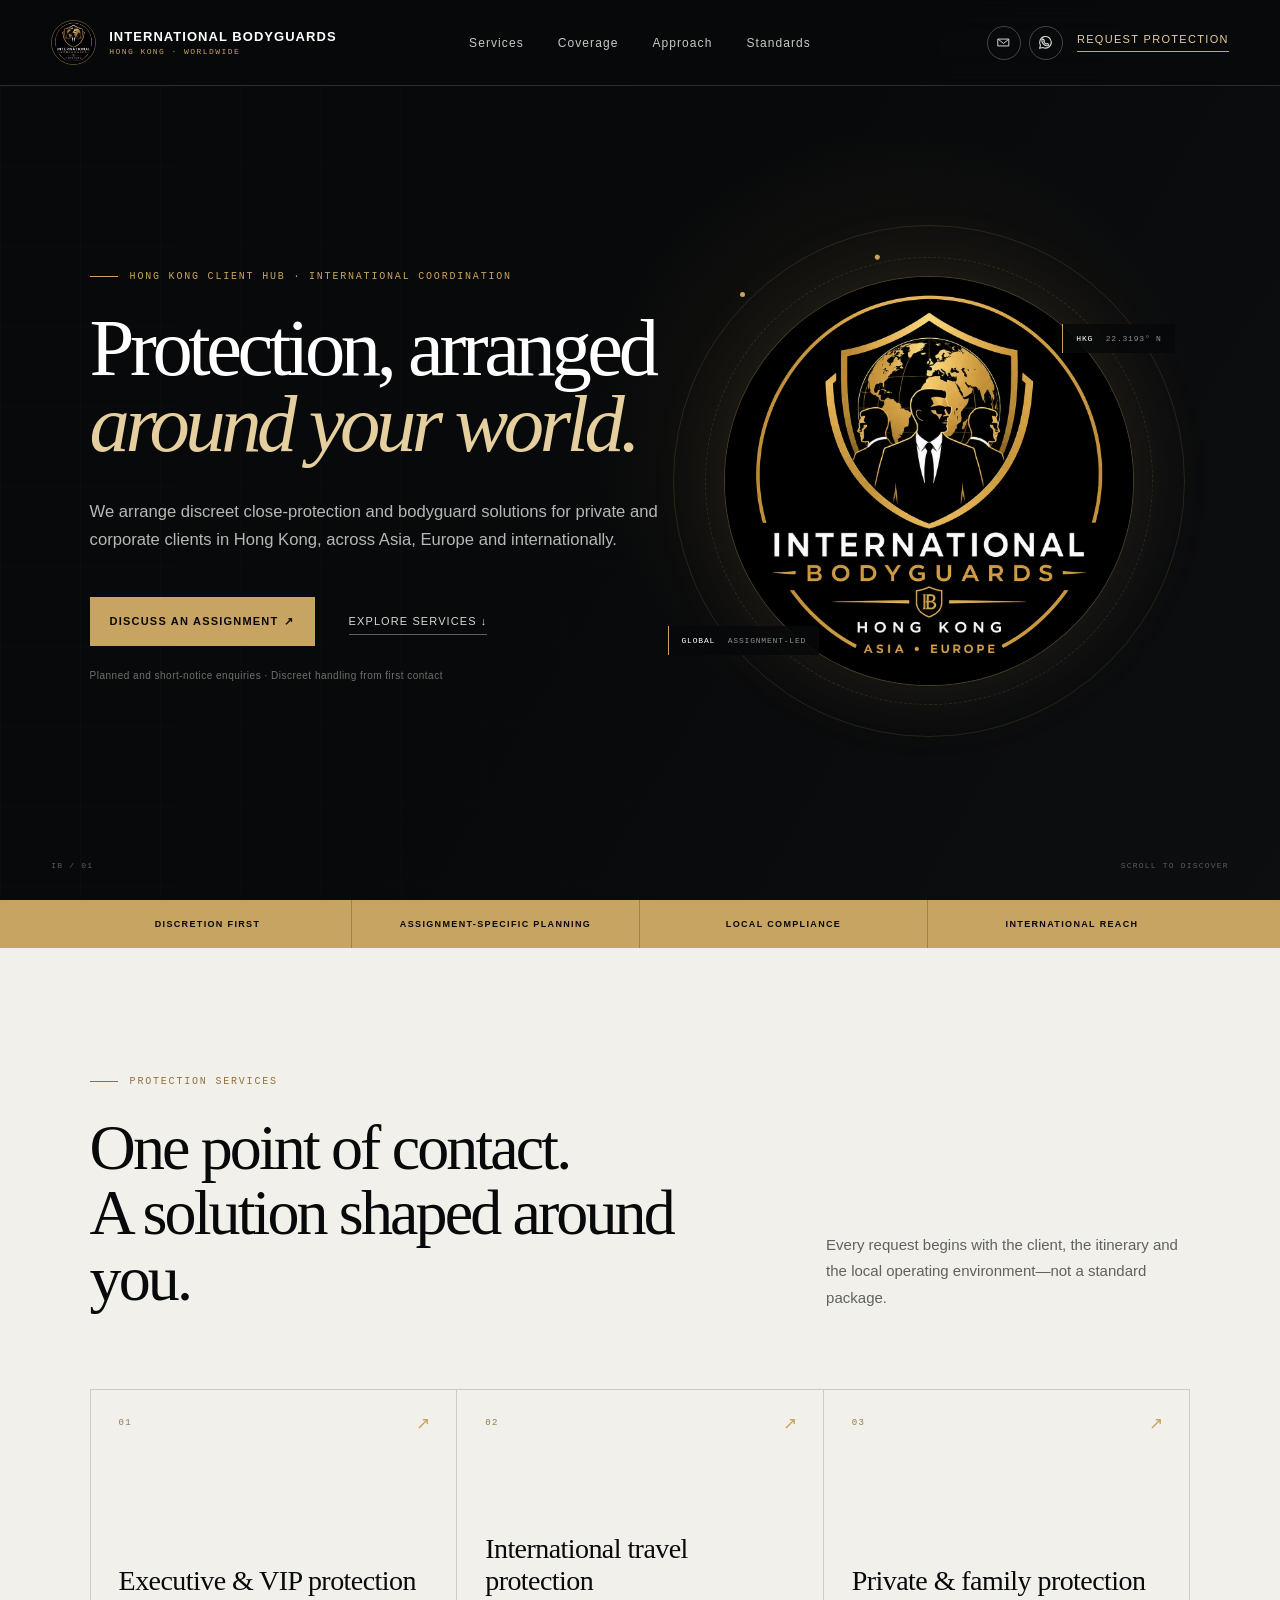
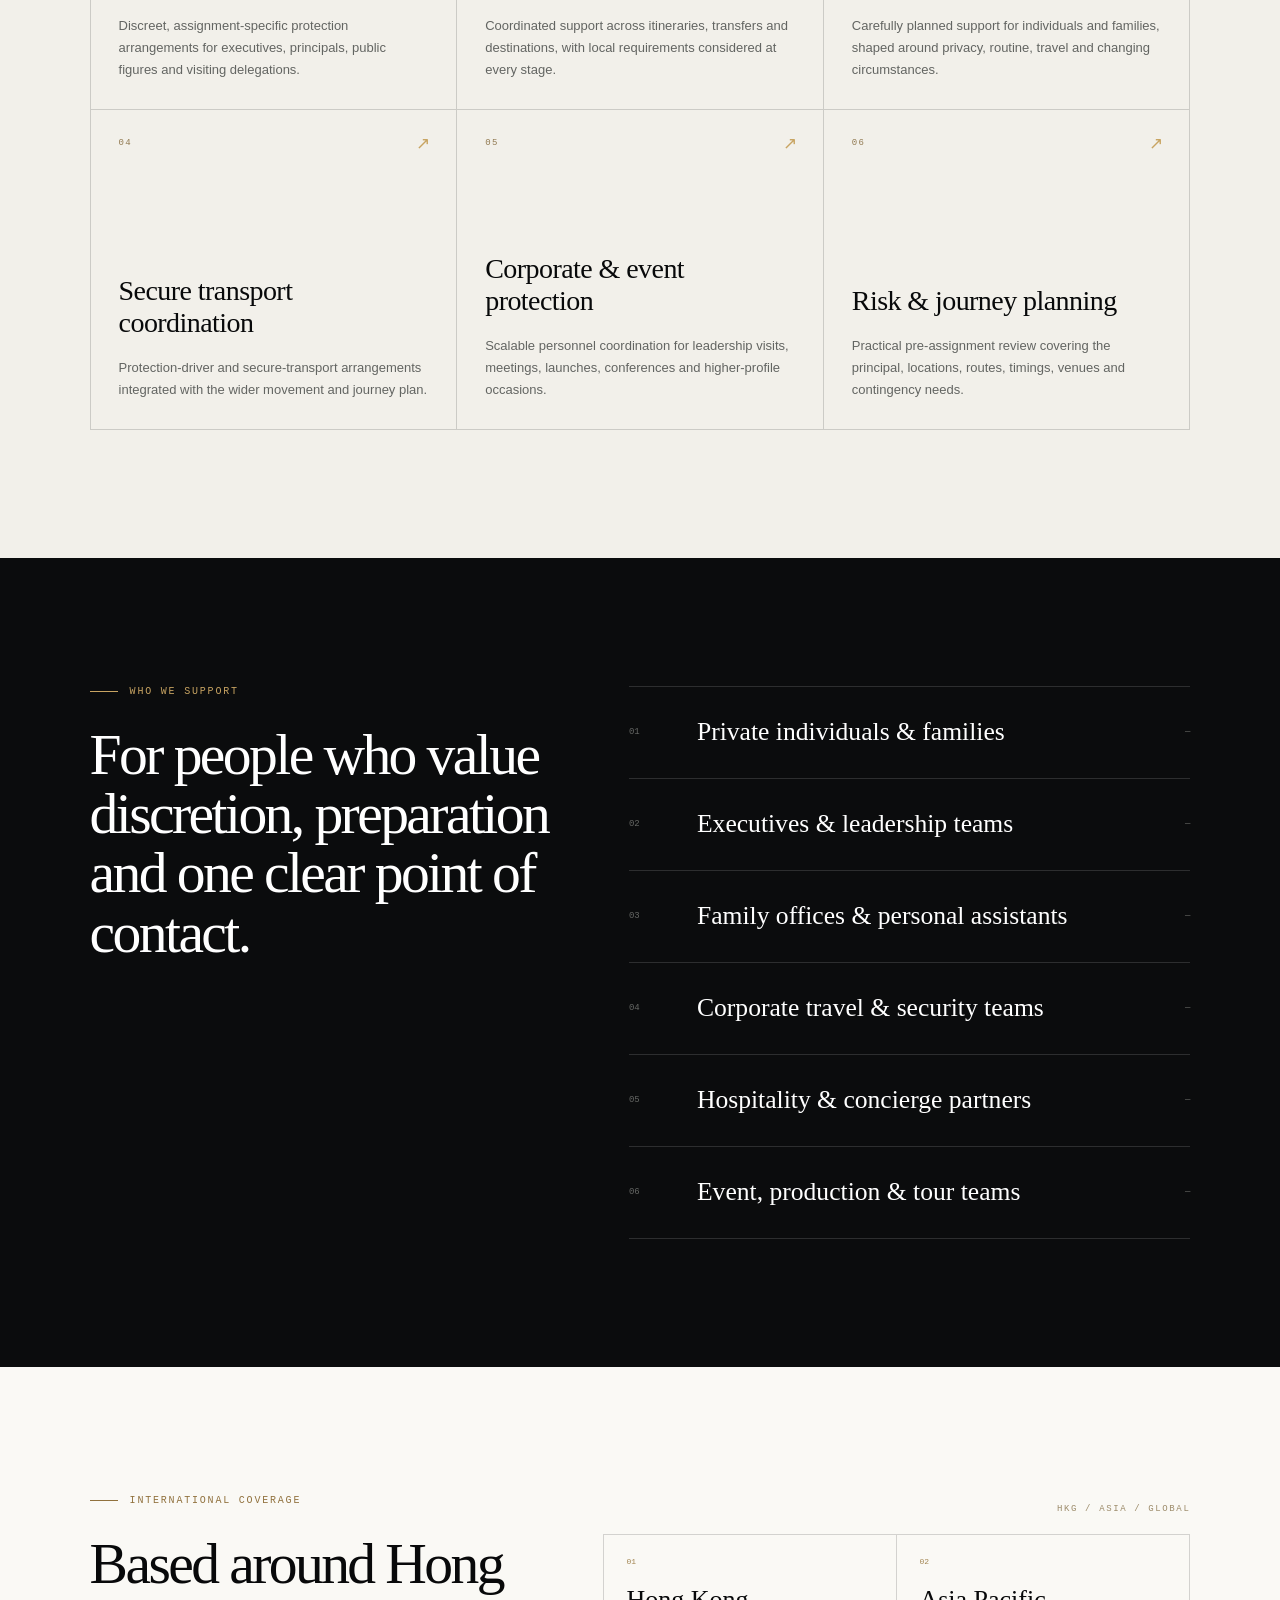
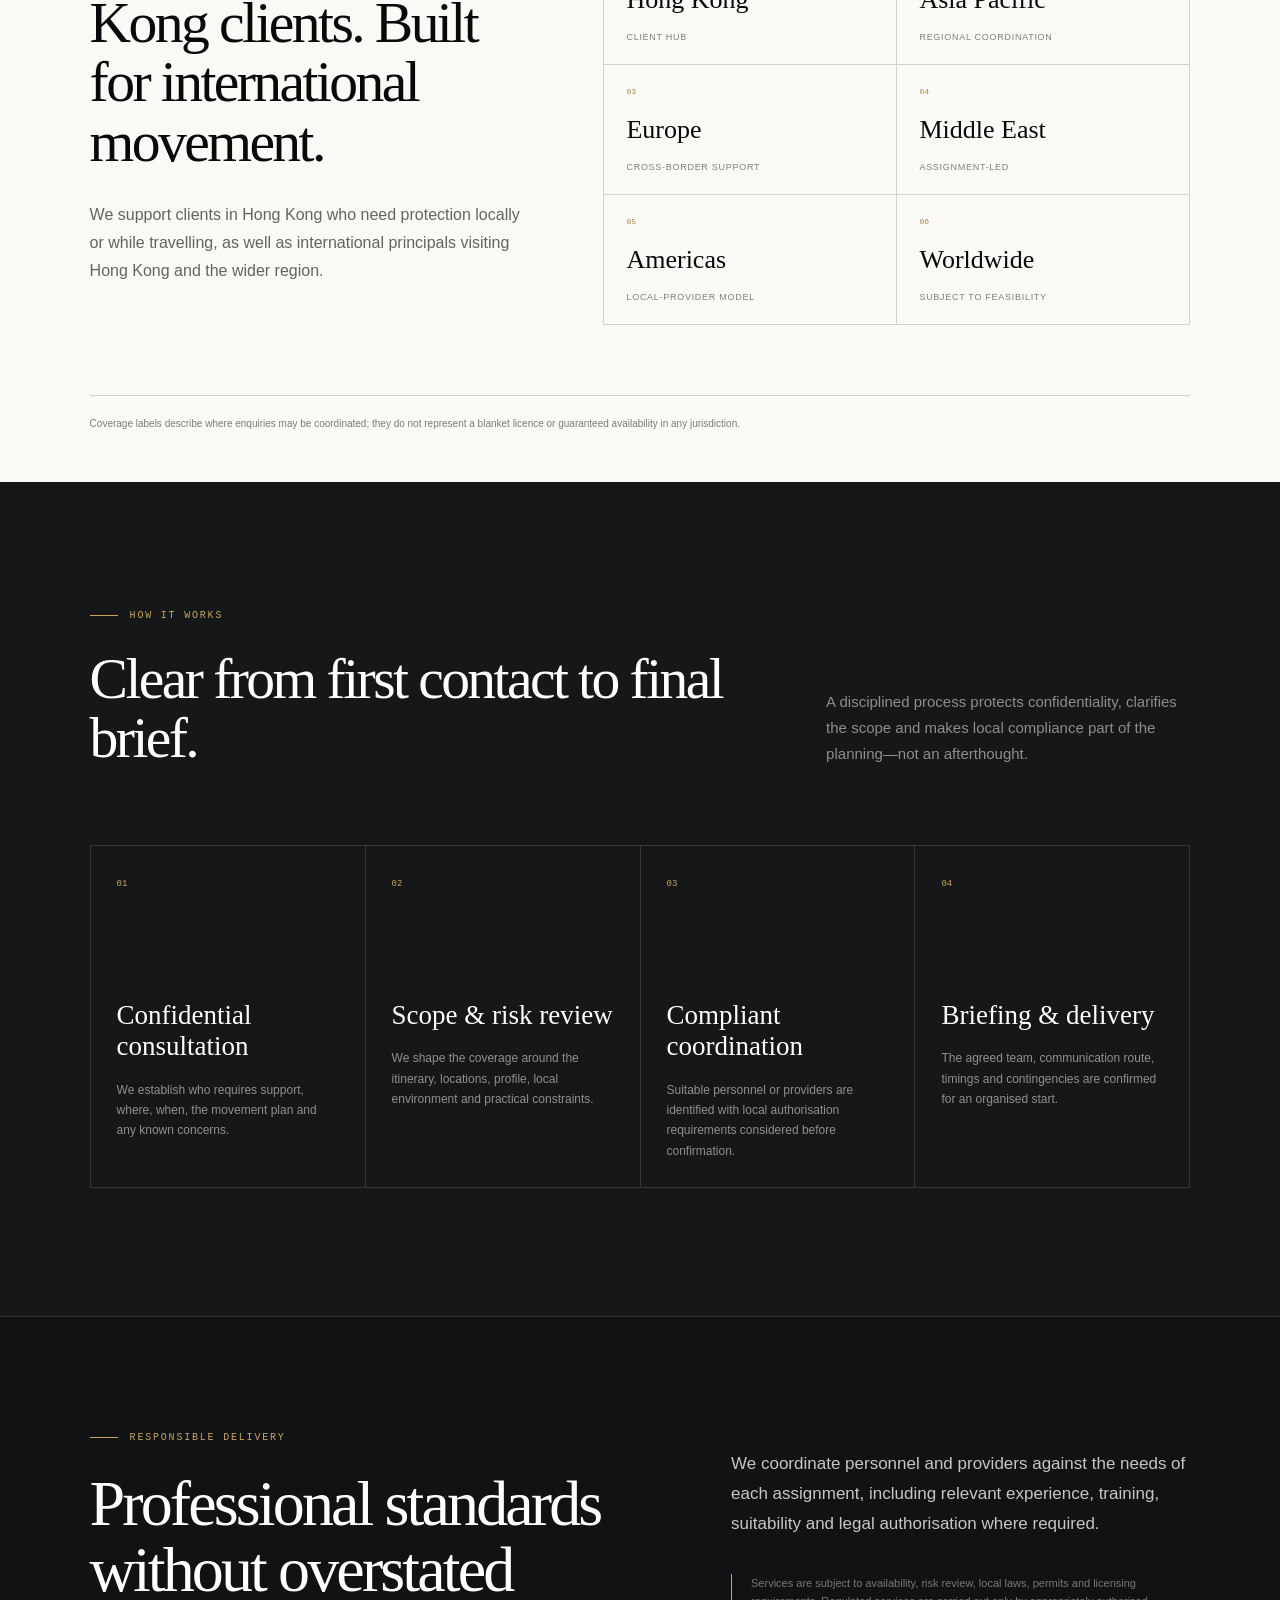
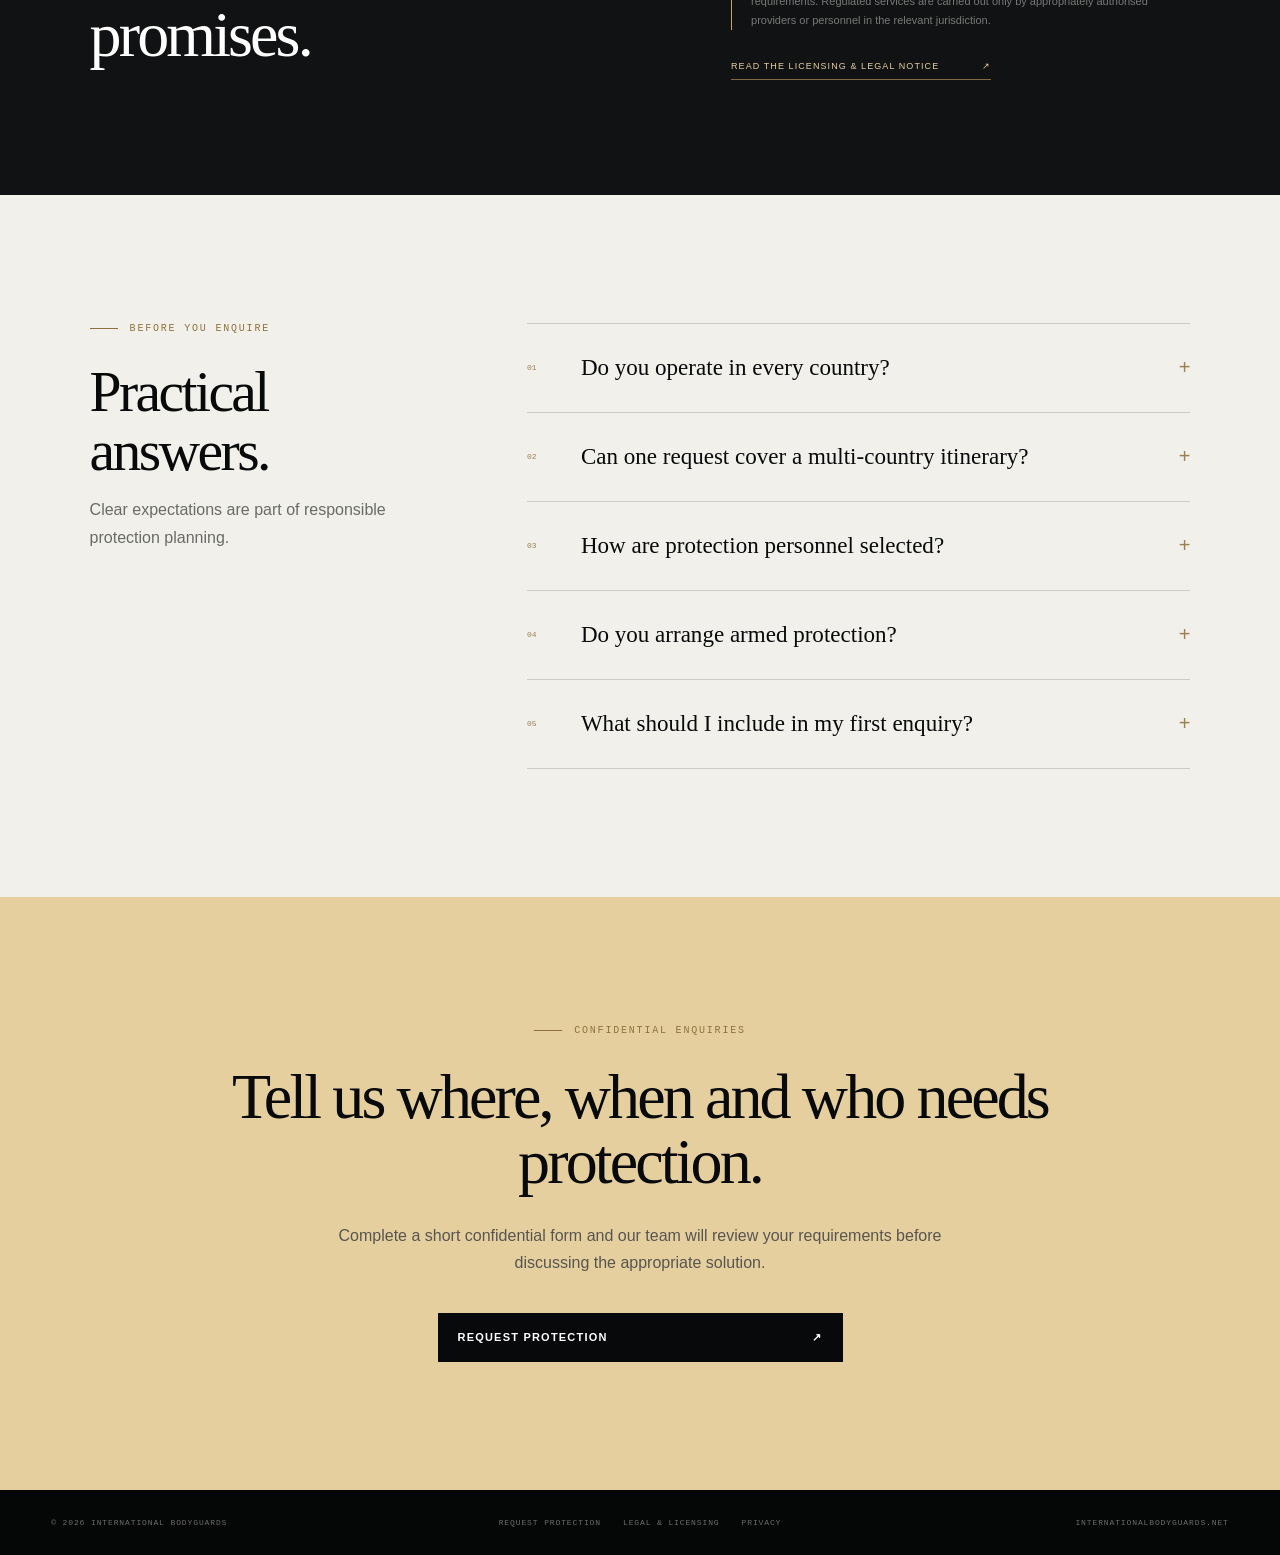
==== commit f1b889e7: "Replace contact text with email and WhatsApp icons" ====
--- a/index.html
+++ b/index.html
@@ -32,8 +32,12 @@
         <a href="#standards">Standards</a>
       </nav>
       <div class="headerActions" aria-label="Contact options">
-        <a class="headerContact" href="mailto:enquiries@internationalbodyguards.net" aria-label="Email enquiries at International Bodyguards">Email</a>
-        <a class="headerContact" href="https://wa.me/447702298687" target="_blank" rel="noreferrer" aria-label="Contact International Bodyguards on WhatsApp">WhatsApp</a>
+        <a class="headerIcon" href="mailto:enquiries@internationalbodyguards.net" aria-label="Email enquiries at International Bodyguards" title="Email">
+          <svg viewBox="0 0 24 24" aria-hidden="true"><path d="M3.5 6.5h17v11h-17z"></path><path d="m4.5 7.5 7.5 6 7.5-6"></path></svg>
+        </a>
+        <a class="headerIcon headerIconWhatsApp" href="https://wa.me/447702298687" target="_blank" rel="noreferrer" aria-label="Contact International Bodyguards on WhatsApp" title="WhatsApp">
+          <svg viewBox="0 0 24 24" aria-hidden="true"><path d="M20.2 11.8a8.2 8.2 0 0 1-12 7.2l-4.5 1.2 1.2-4.4a8.2 8.2 0 1 1 15.3-4Z"></path><path d="M8.2 7.7c.3-.3.7-.4 1-.1l1.1 1.7c.2.3.1.7-.1.9l-.6.7c.7 1.5 1.8 2.6 3.3 3.3l.7-.6c.3-.2.6-.3.9-.1l1.7 1.1c.3.2.3.7.1 1-.6.8-1.5 1.2-2.5 1-3.5-.8-6.2-3.5-7-7-.2-1 .2-1.9 1.4-2.9Z"></path></svg>
+        </a>
         <a class="headerCta" href="/request-protection/">Request protection</a>
       </div>
     </header>
--- a/assets/style.css
+++ b/assets/style.css
@@ -125,24 +125,48 @@
 .headerActions {
   align-items: center;
   display: flex;
-  gap: clamp(10px, 1.2vw, 18px);
+  gap: 8px;
   justify-self: end;
 }
 
-.headerContact {
-  border-bottom: 1px solid rgba(255, 255, 255, 0.28);
+.headerIcon {
+  align-items: center;
+  border: 1px solid rgba(255, 255, 255, 0.24);
+  border-radius: 50%;
   color: #d4d5d2;
-  font-size: 9px;
-  letter-spacing: 0.1em;
-  padding-bottom: 6px;
-  text-transform: uppercase;
-  transition: border-color 180ms ease, color 180ms ease;
-}
-
-.headerContact:hover,
-.headerContact:focus-visible {
+  display: inline-flex;
+  flex: 0 0 auto;
+  height: 34px;
+  justify-content: center;
+  transition: background 180ms ease, border-color 180ms ease, color 180ms ease, transform 180ms ease;
+  width: 34px;
+}
+
+.headerIcon svg {
+  fill: none;
+  height: 15px;
+  stroke: currentColor;
+  stroke-linecap: round;
+  stroke-linejoin: round;
+  stroke-width: 1.6;
+  width: 15px;
+}
+
+.headerIconWhatsApp svg {
+  height: 17px;
+  width: 17px;
+}
+
+.headerIcon:hover,
+.headerIcon:focus-visible {
+  background: rgba(200, 164, 98, 0.12);
   border-color: var(--gold);
   color: var(--gold-light);
+  transform: translateY(-1px);
+}
+
+.headerActions .headerCta {
+  margin-left: 6px;
 }
 
 .hero {
@@ -1603,22 +1627,31 @@
   }
 
   .headerActions {
-    display: grid;
+    display: flex;
     gap: 6px;
     grid-column: 1;
     grid-row: 2;
-    grid-template-columns: repeat(3, minmax(0, 1fr));
     justify-self: stretch;
     width: 100%;
   }
 
-  .headerContact,
-  .headerCta {
+  .headerIcon {
+    background: rgba(255, 255, 255, 0.025);
+    height: 36px;
+    width: 36px;
+  }
+
+  .headerActions .headerCta {
+    align-items: center;
     border: 1px solid rgba(255, 255, 255, 0.22);
+    display: inline-flex;
+    flex: 1;
     font-size: 8px;
+    justify-content: center;
     justify-self: stretch;
     letter-spacing: 0.06em;
     line-height: 1.2;
+    margin-left: 0;
     padding: 8px 4px;
     text-align: center;
     white-space: nowrap;
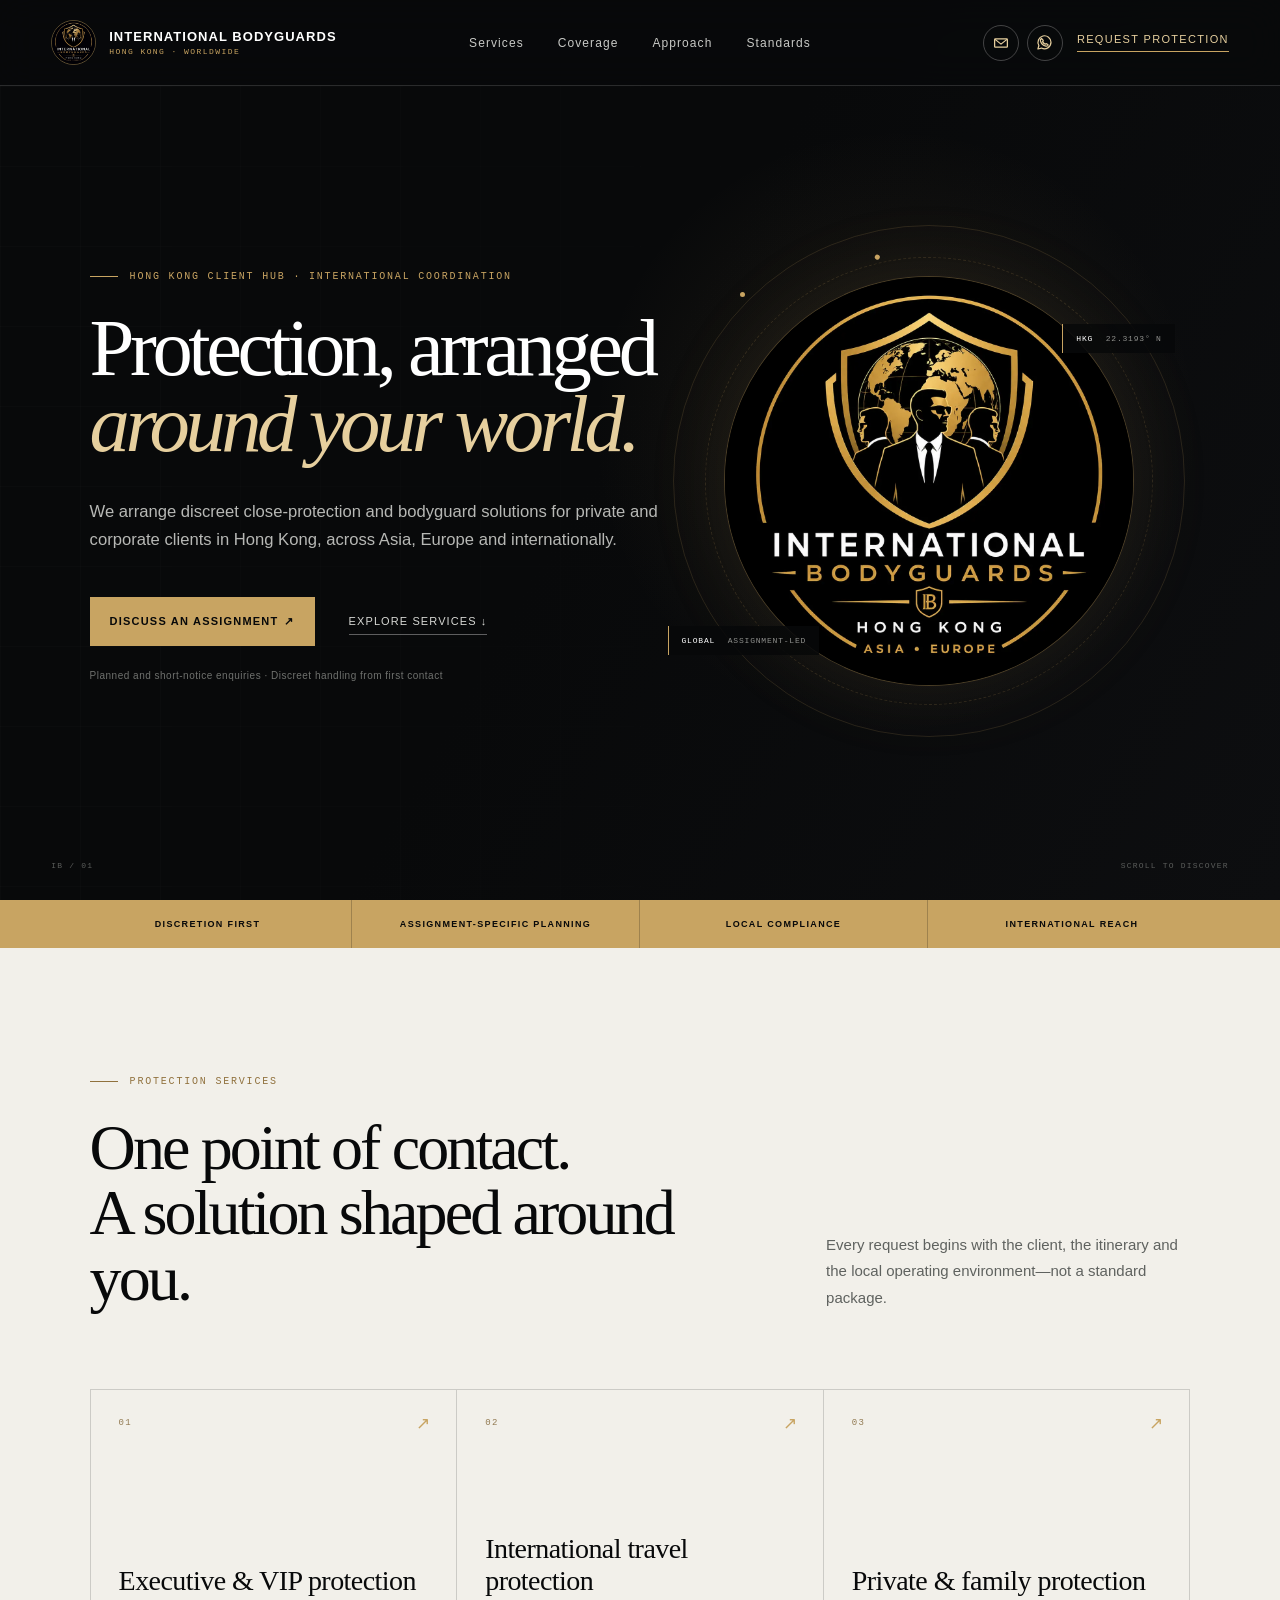
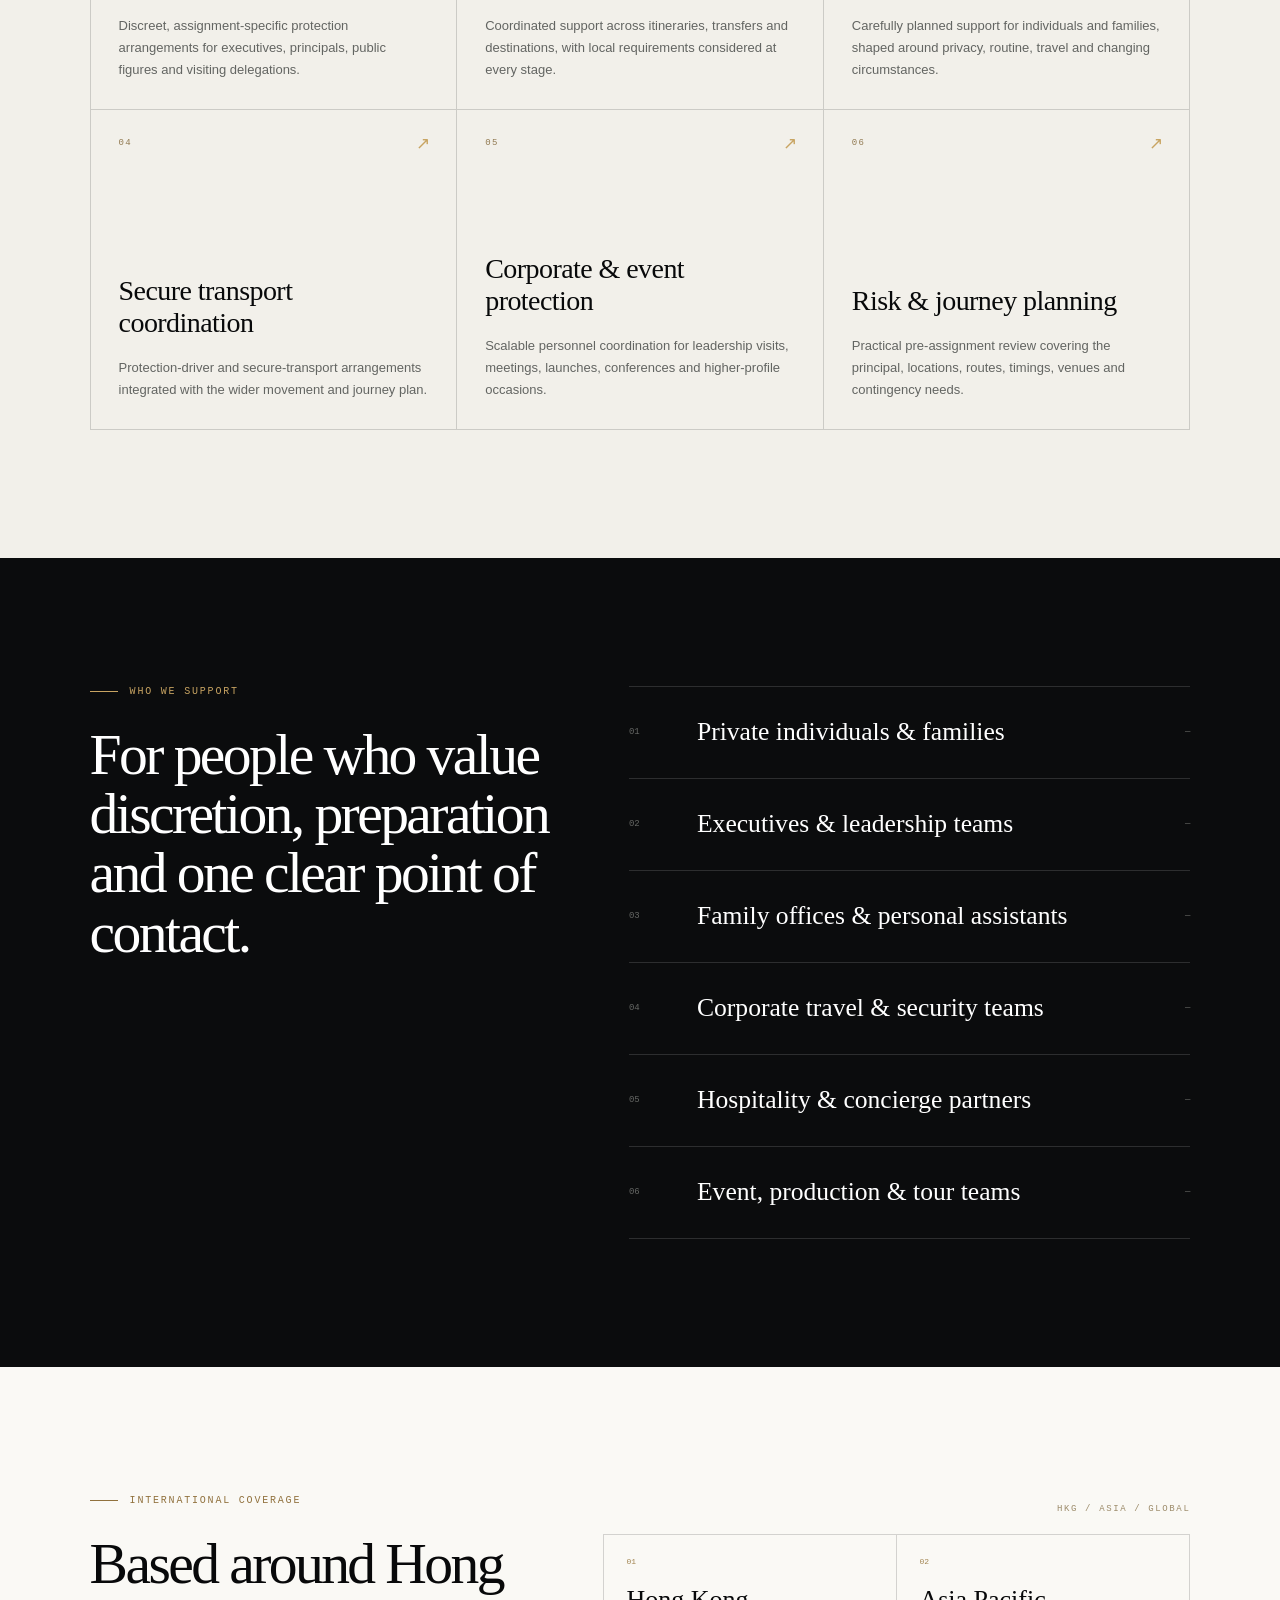
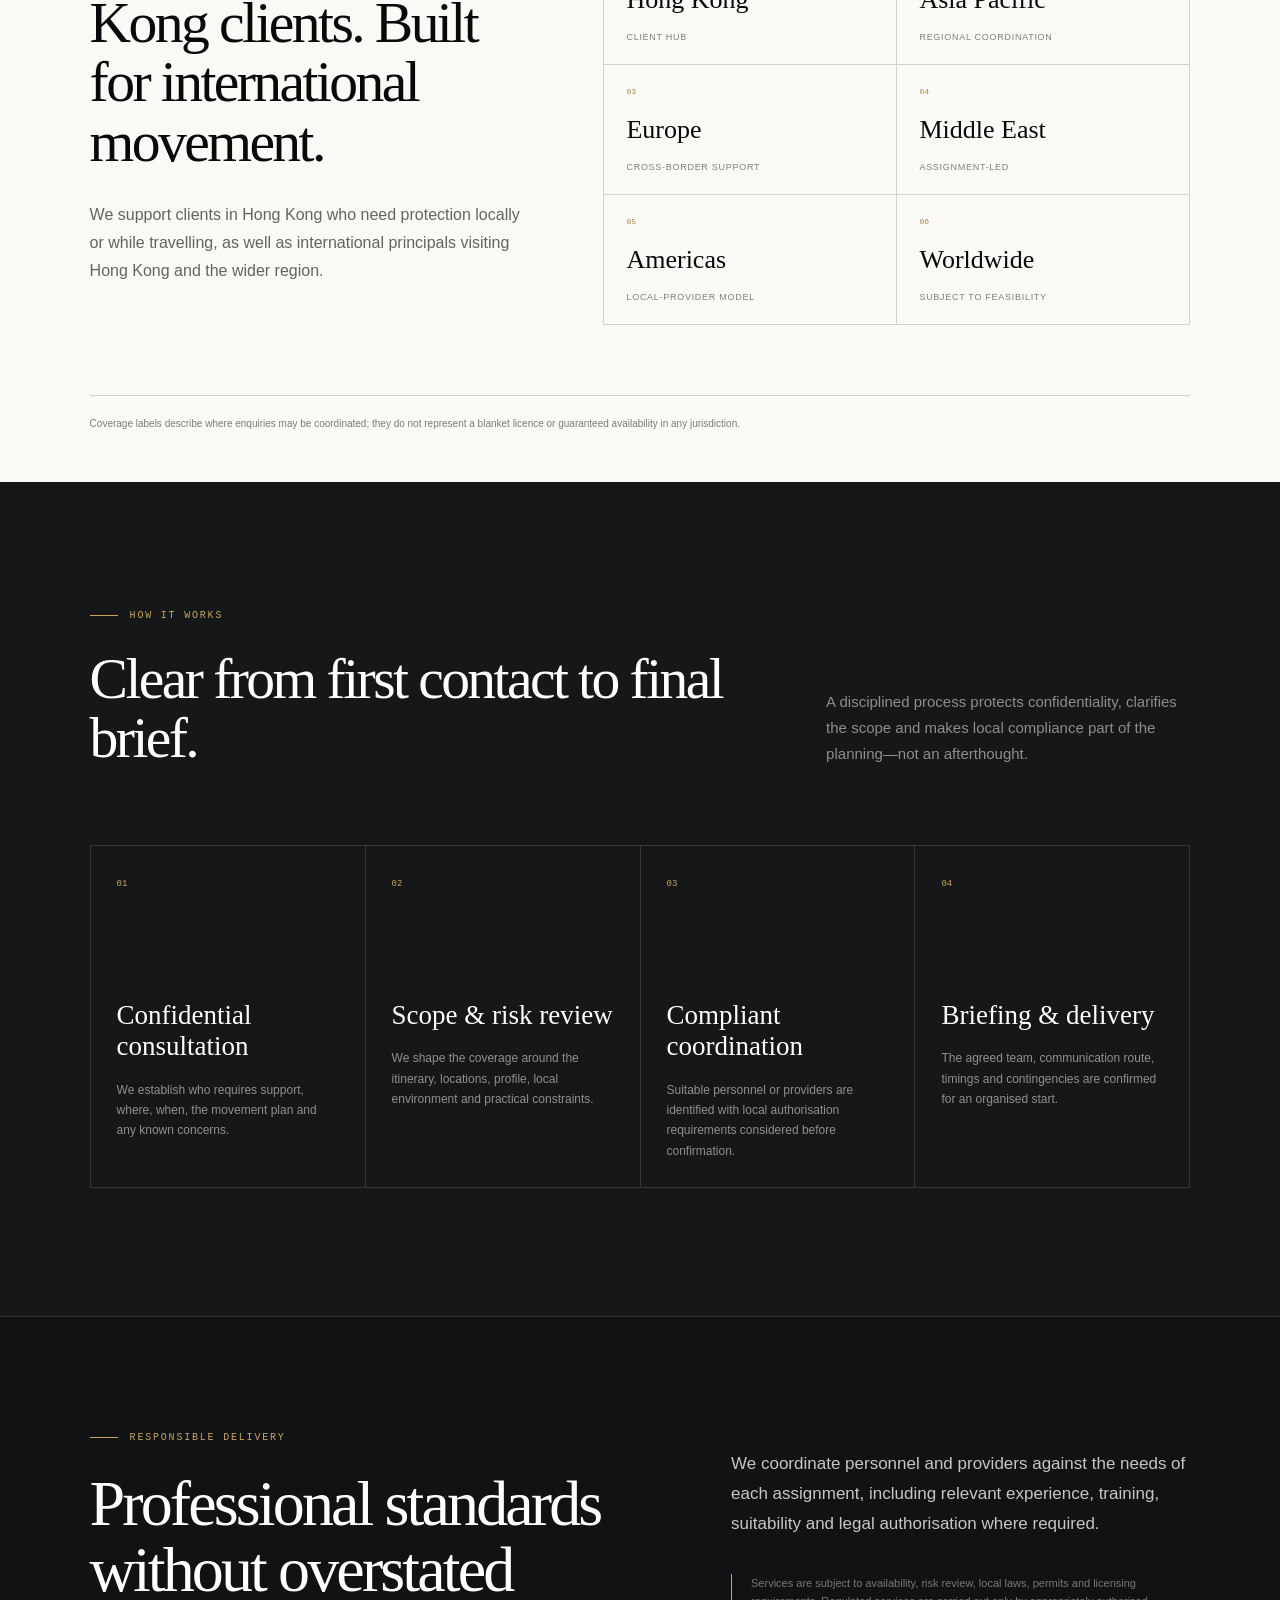
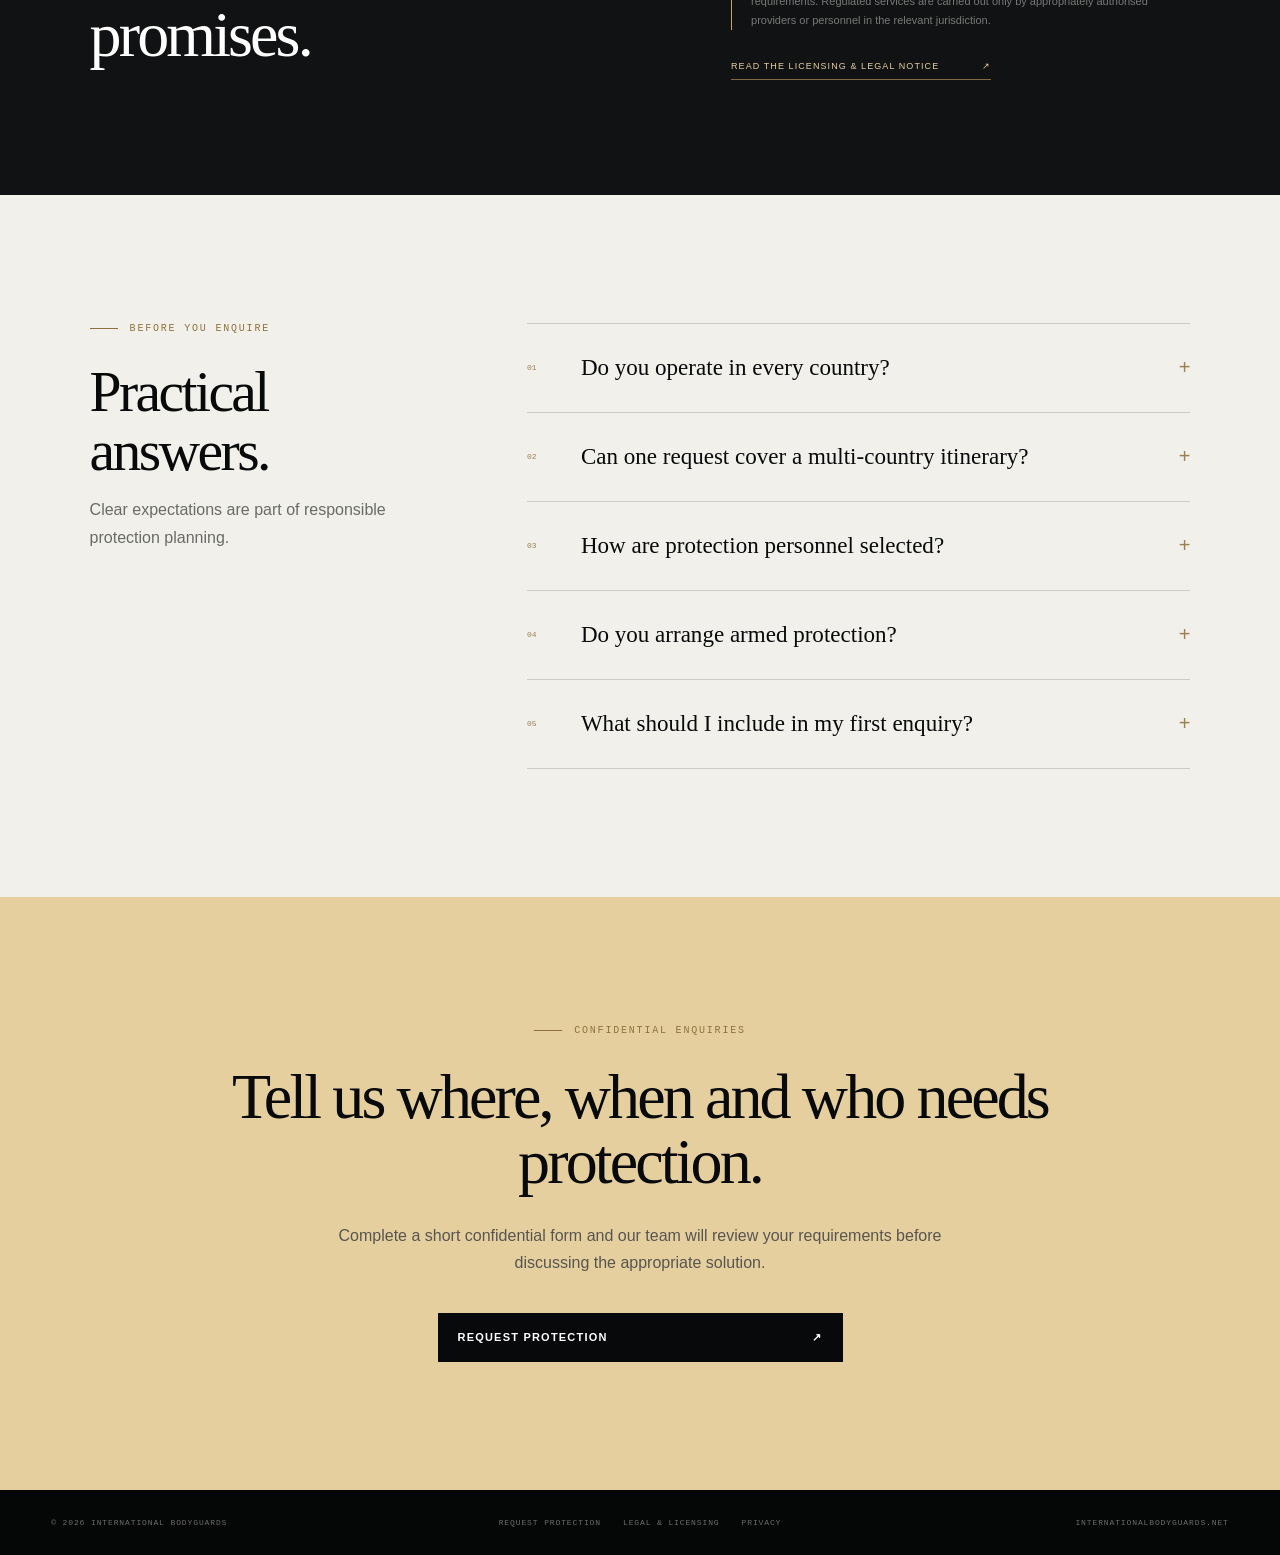
==== commit b531a80b: "Repair header icons and restore page layout" ====
--- a/index.html
+++ b/index.html
@@ -32,11 +32,11 @@
         <a href="#standards">Standards</a>
       </nav>
       <div class="headerActions" aria-label="Contact options">
-        <a class="headerIcon" href="mailto:enquiries@internationalbodyguards.net" aria-label="Email enquiries at International Bodyguards" title="Email">
-          <svg viewBox="0 0 24 24" aria-hidden="true"><path d="M3.5 6.5h17v11h-17z"></path><path d="m4.5 7.5 7.5 6 7.5-6"></path></svg>
+        <a class="headerContact headerIcon" href="mailto:enquiries@internationalbodyguards.net" aria-label="Email enquiries at International Bodyguards" title="Email">
+          <img src="/assets/email-icon.svg" width="18" height="18" alt="" aria-hidden="true">
         </a>
-        <a class="headerIcon headerIconWhatsApp" href="https://wa.me/447702298687" target="_blank" rel="noreferrer" aria-label="Contact International Bodyguards on WhatsApp" title="WhatsApp">
-          <svg viewBox="0 0 24 24" aria-hidden="true"><path d="M20.2 11.8a8.2 8.2 0 0 1-12 7.2l-4.5 1.2 1.2-4.4a8.2 8.2 0 1 1 15.3-4Z"></path><path d="M8.2 7.7c.3-.3.7-.4 1-.1l1.1 1.7c.2.3.1.7-.1.9l-.6.7c.7 1.5 1.8 2.6 3.3 3.3l.7-.6c.3-.2.6-.3.9-.1l1.7 1.1c.3.2.3.7.1 1-.6.8-1.5 1.2-2.5 1-3.5-.8-6.2-3.5-7-7-.2-1 .2-1.9 1.4-2.9Z"></path></svg>
+        <a class="headerContact headerIcon headerIconWhatsApp" href="https://wa.me/447702298687" target="_blank" rel="noreferrer" aria-label="Contact International Bodyguards on WhatsApp" title="WhatsApp">
+          <img src="/assets/whatsapp-icon.svg" width="19" height="19" alt="" aria-hidden="true">
         </a>
         <a class="headerCta" href="/request-protection/">Request protection</a>
       </div>
--- a/assets/style.css
+++ b/assets/style.css
@@ -136,25 +136,27 @@
   color: #d4d5d2;
   display: inline-flex;
   flex: 0 0 auto;
-  height: 34px;
+  height: 36px;
   justify-content: center;
+  padding: 0;
   transition: background 180ms ease, border-color 180ms ease, color 180ms ease, transform 180ms ease;
-  width: 34px;
-}
-
-.headerIcon svg {
-  fill: none;
-  height: 15px;
-  stroke: currentColor;
-  stroke-linecap: round;
-  stroke-linejoin: round;
-  stroke-width: 1.6;
-  width: 15px;
-}
-
-.headerIconWhatsApp svg {
-  height: 17px;
-  width: 17px;
+  width: 36px;
+}
+
+.headerIcon img {
+  display: block;
+  height: 18px;
+  max-height: 18px;
+  max-width: 18px;
+  object-fit: contain;
+  width: 18px;
+}
+
+.headerIconWhatsApp img {
+  height: 19px;
+  max-height: 19px;
+  max-width: 19px;
+  width: 19px;
 }
 
 .headerIcon:hover,
